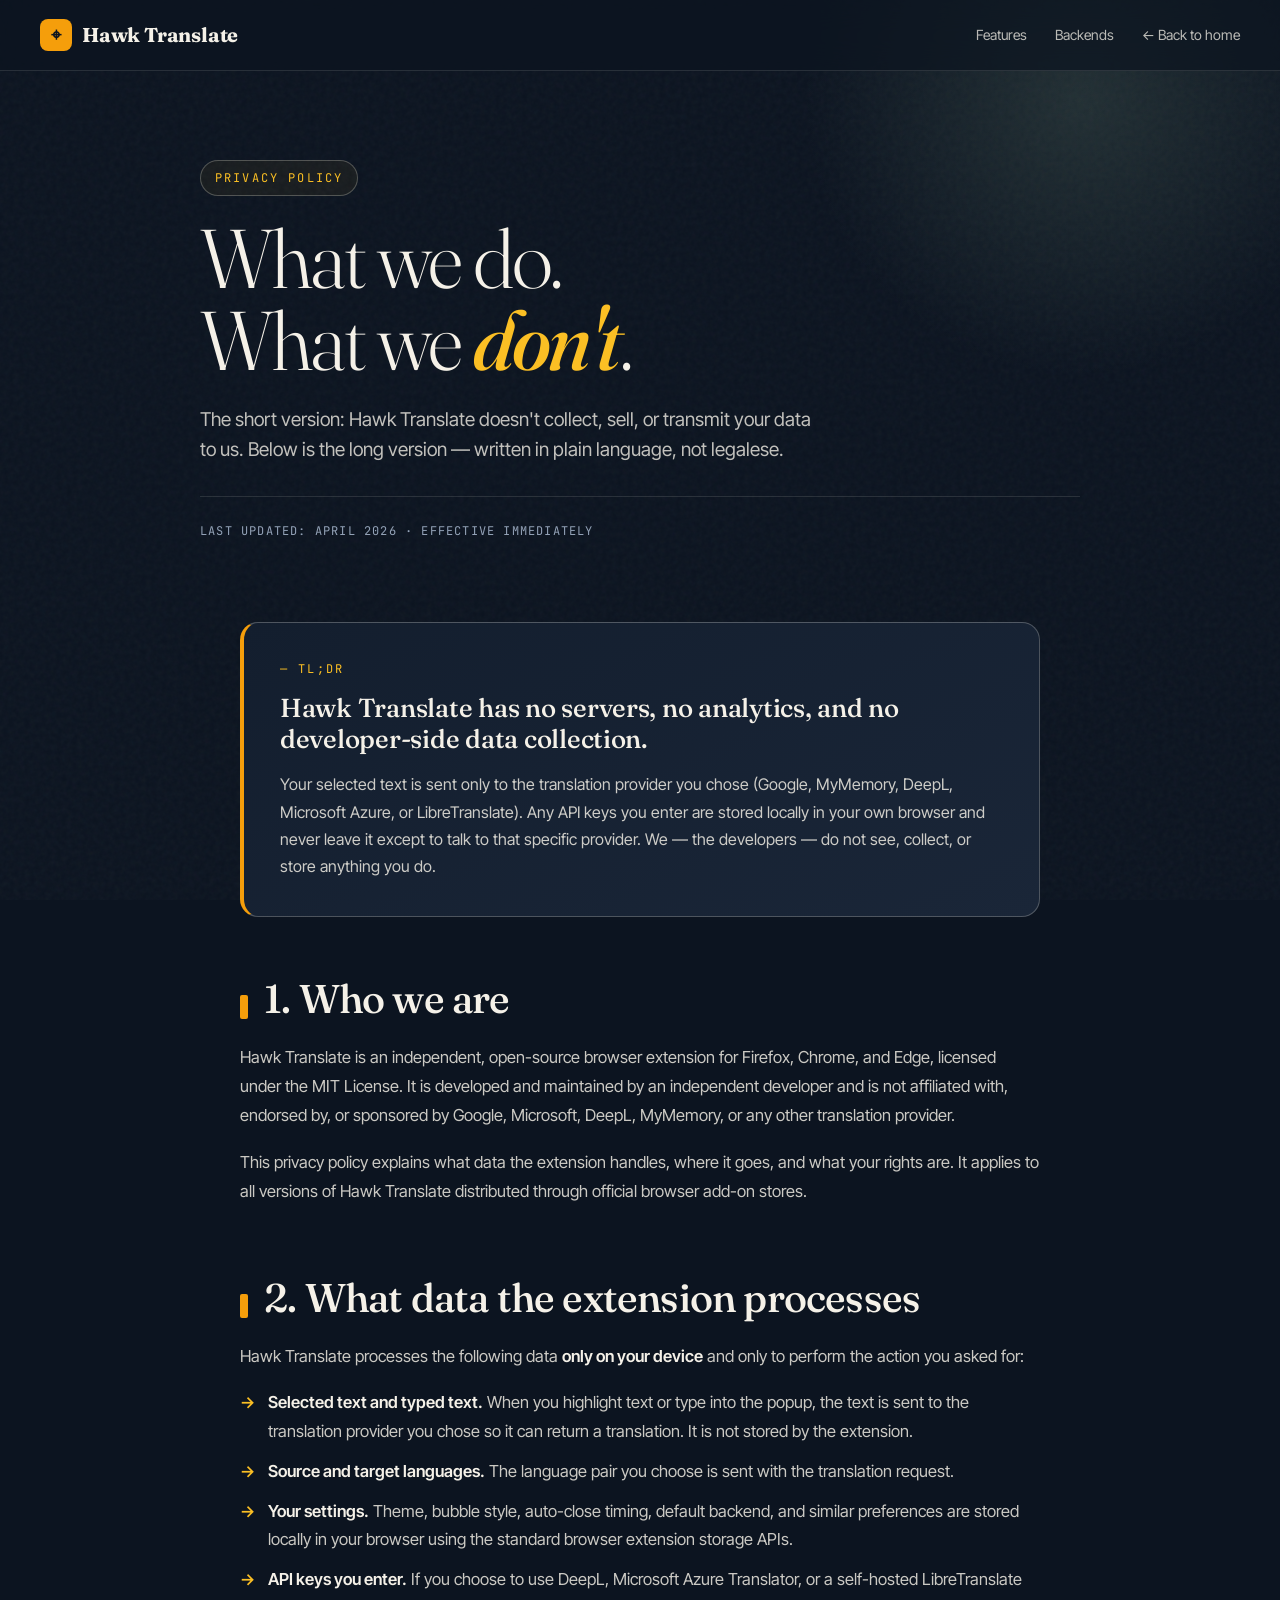
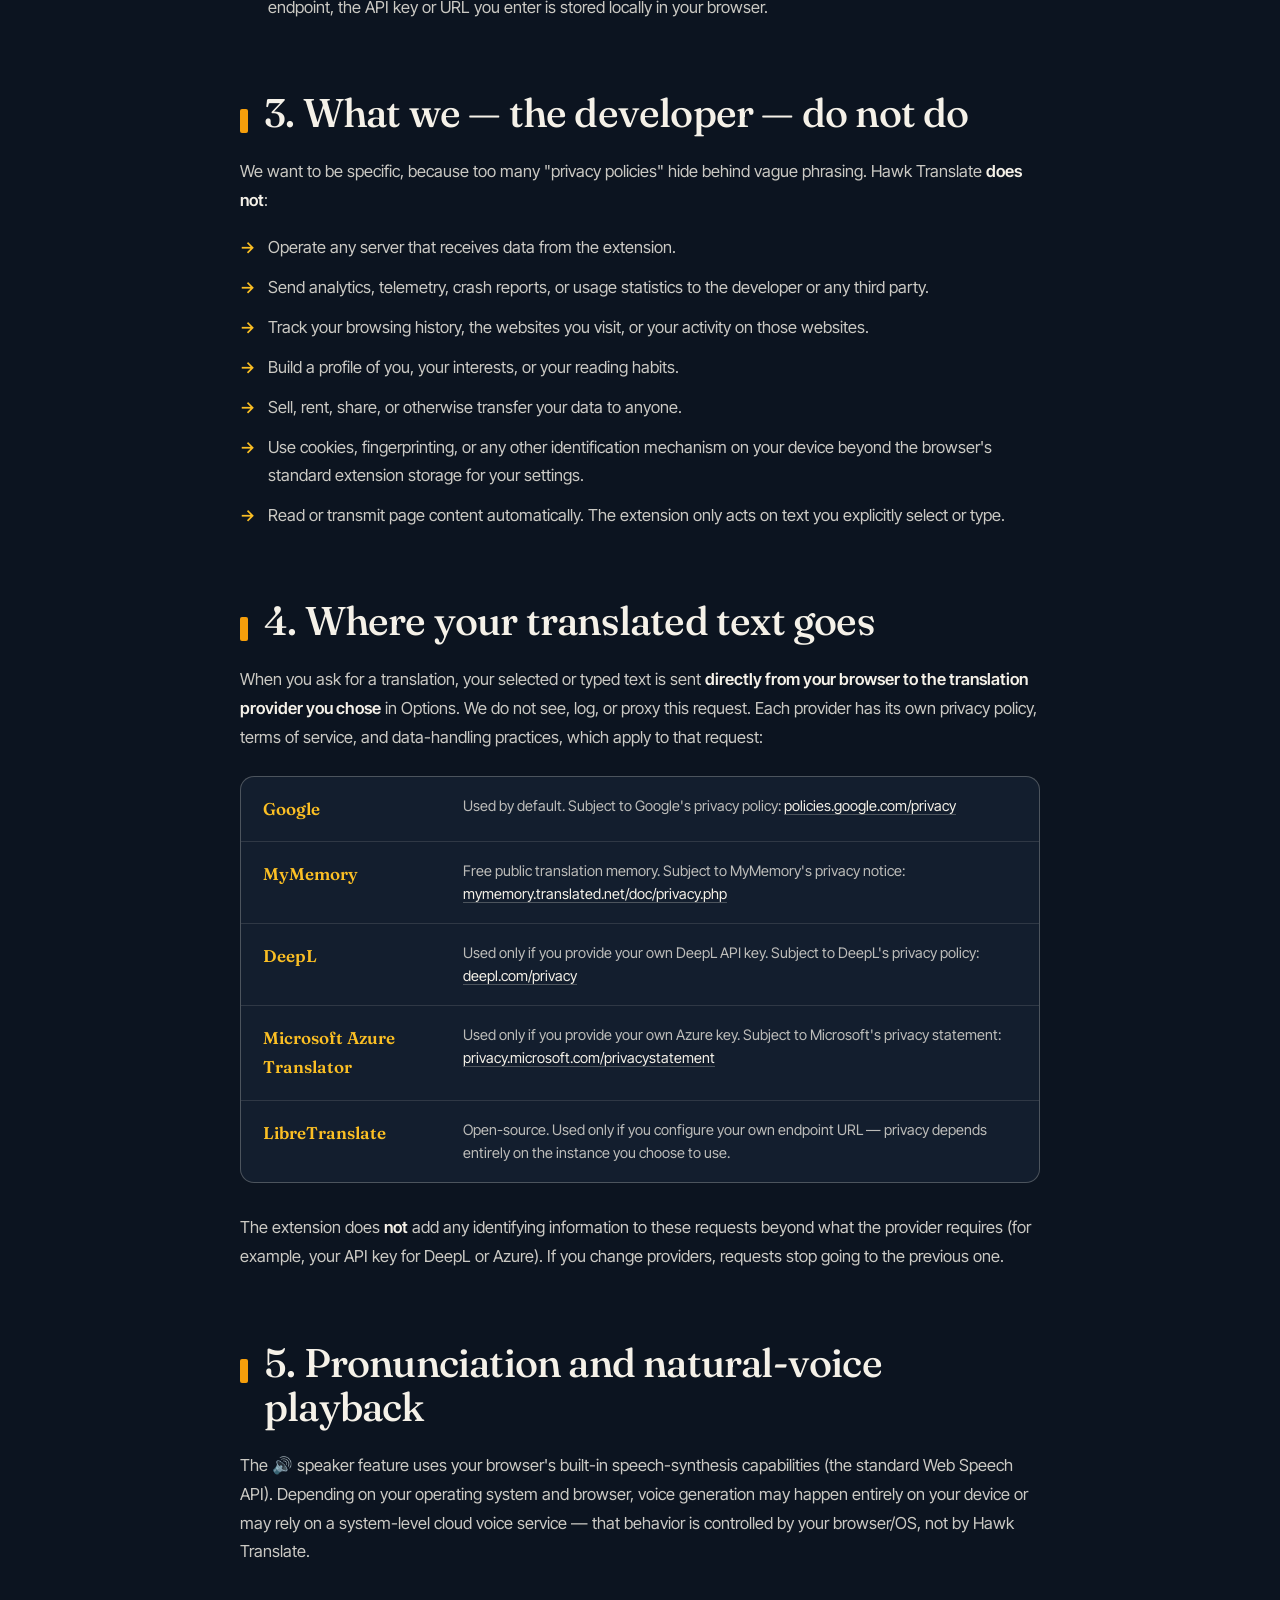
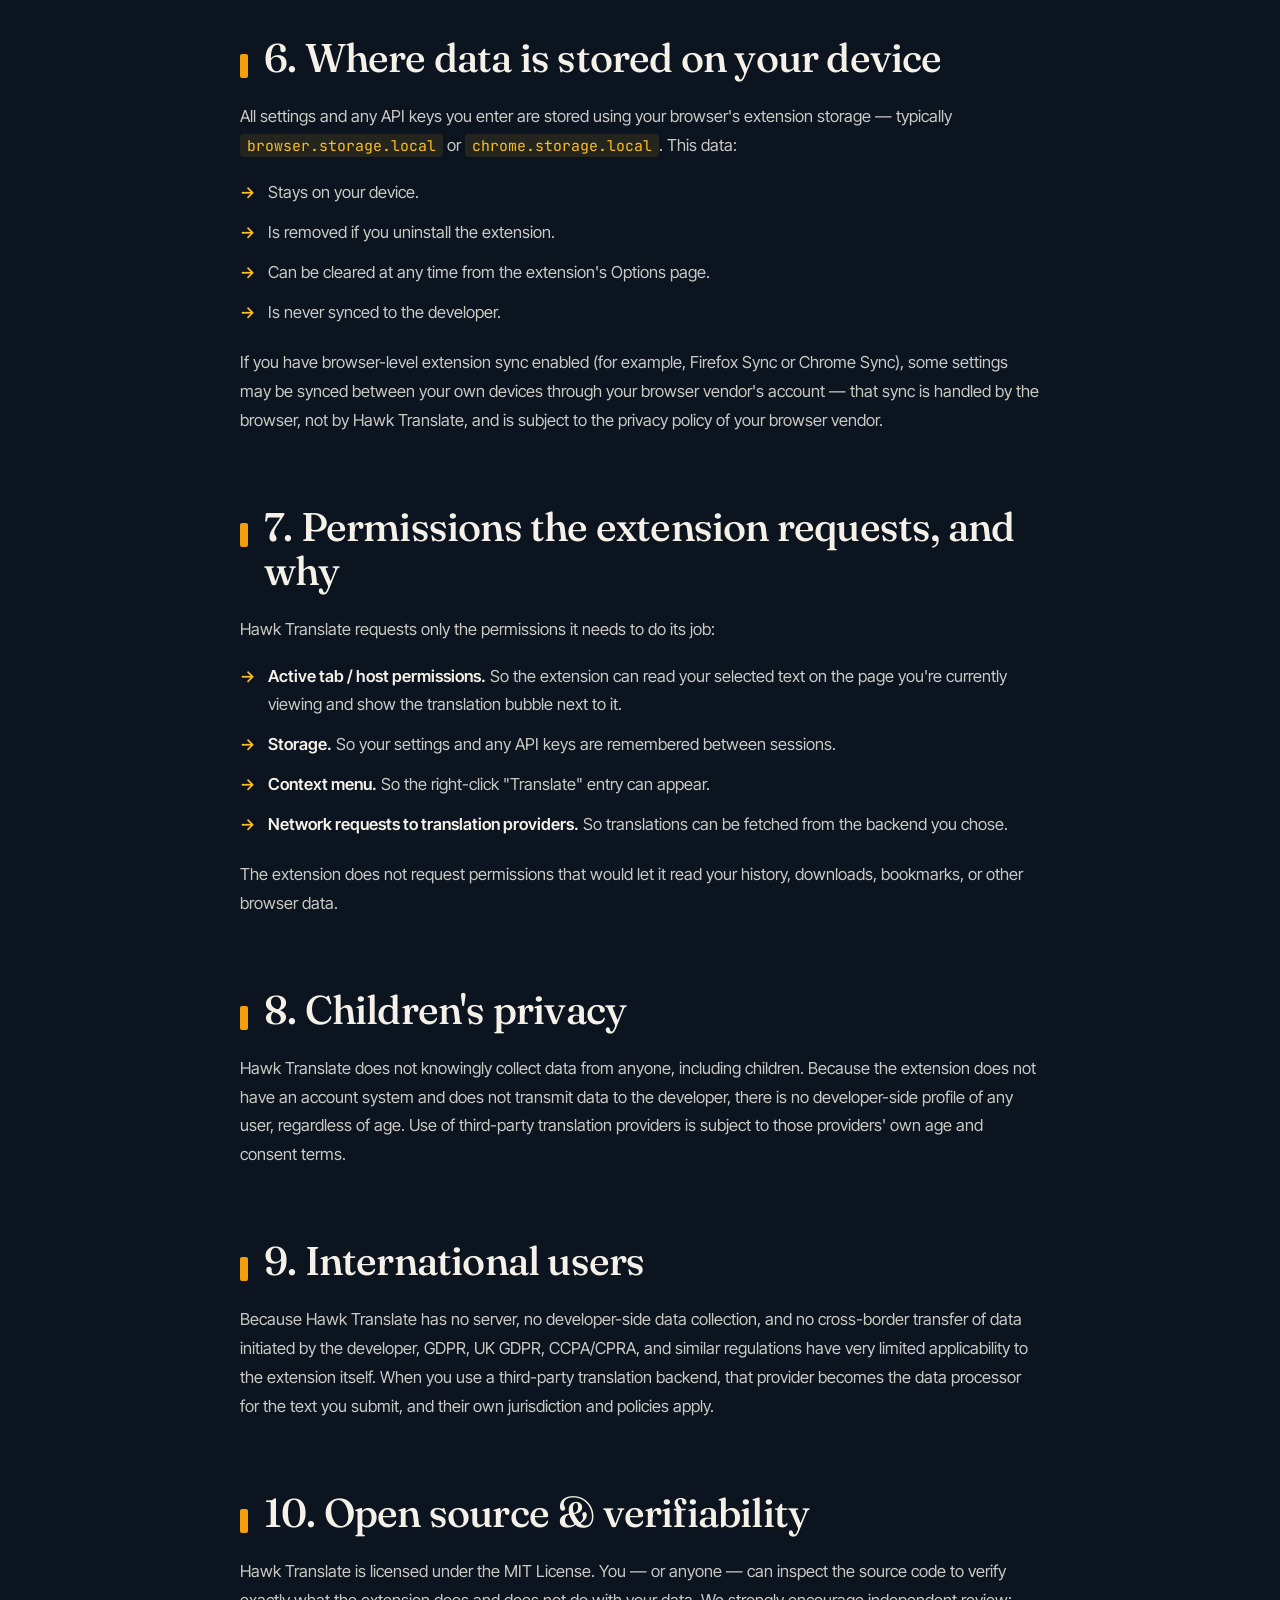
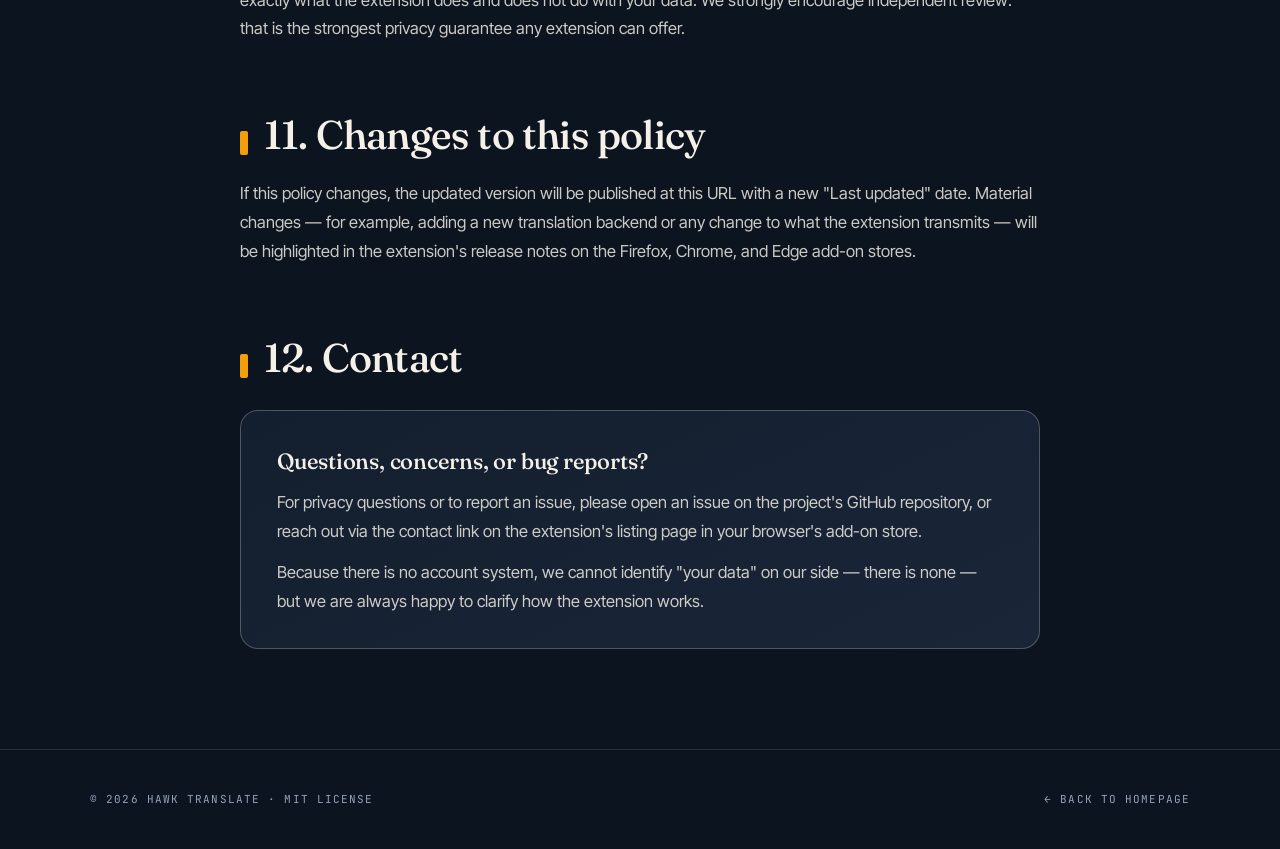
==== privacy.html @ b7272414 "Update webpage" ====
<!DOCTYPE html>
<html lang="en">
<head>
<meta charset="UTF-8" />
<meta name="viewport" content="width=device-width, initial-scale=1.0" />
<title>Privacy Policy — Hawk Translate</title>
<meta name="description" content="The Hawk Translate privacy policy: what we do, what we don't, and exactly where your data goes." />

<link rel="preconnect" href="https://fonts.googleapis.com">
<link rel="preconnect" href="https://fonts.gstatic.com" crossorigin>
<link href="https://fonts.googleapis.com/css2?family=Fraunces:ital,opsz,wght@0,9..144,300;0,9..144,500;0,9..144,700;0,9..144,900;1,9..144,500&family=JetBrains+Mono:wght@400;500&family=Inter+Tight:wght@400;500;600&display=swap" rel="stylesheet">

<style>
  :root {
    --ink: #0c1420;
    --ink-2: #131e2e;
    --ink-3: #1a2638;
    --paper: #f5f1e8;
    --amber: #d97706;
    --amber-bright: #f59e0b;
    --amber-glow: #fbbf24;
    --rust: #c2410c;
    --sage: #84a98c;
    --line: rgba(245, 241, 232, 0.12);
    --line-strong: rgba(245, 241, 232, 0.25);
    --muted: #94a3b8;
    --display: 'Fraunces', Georgia, serif;
    --body: 'Inter Tight', -apple-system, sans-serif;
    --mono: 'JetBrains Mono', monospace;
  }
  * { box-sizing: border-box; margin: 0; padding: 0; }
  html { scroll-behavior: smooth; }
  body {
    background: var(--ink);
    color: var(--paper);
    font-family: var(--body);
    font-size: 16px;
    line-height: 1.7;
    overflow-x: hidden;
    -webkit-font-smoothing: antialiased;
    -moz-osx-font-smoothing: grayscale;
  }
  body::before {
    content: '';
    position: fixed;
    inset: 0;
    pointer-events: none;
    opacity: 0.04;
    z-index: 1;
    background-image: url("data:image/svg+xml,%3Csvg viewBox='0 0 200 200' xmlns='http://www.w3.org/2000/svg'%3E%3Cfilter id='n'%3E%3CfeTurbulence type='fractalNoise' baseFrequency='0.85' numOctaves='3' stitchTiles='stitch'/%3E%3C/filter%3E%3Crect width='100%25' height='100%25' filter='url(%23n)'/%3E%3C/svg%3E");
  }
  ::selection { background: var(--amber-bright); color: var(--ink); }
  a { color: var(--amber-glow); text-decoration: none; border-bottom: 1px solid rgba(251, 191, 36, 0.3); transition: border-color 0.2s; }
  a:hover { border-color: var(--amber-glow); }

  /* Topbar */
  .topbar {
    position: fixed;
    top: 0; left: 0; right: 0;
    z-index: 100;
    padding: 18px 40px;
    display: flex;
    align-items: center;
    justify-content: space-between;
    background: rgba(12, 20, 32, 0.7);
    backdrop-filter: blur(16px);
    -webkit-backdrop-filter: blur(16px);
    border-bottom: 1px solid var(--line);
  }
  .brand {
    display: flex;
    align-items: center;
    gap: 10px;
    font-family: var(--display);
    font-weight: 700;
    font-size: 20px;
    letter-spacing: -0.01em;
    color: var(--paper);
    border: none;
  }
  .brand-mark {
    width: 32px; height: 32px;
    display: grid;
    place-items: center;
    background: var(--amber-bright);
    color: var(--ink);
    border-radius: 8px;
    font-size: 18px;
  }
  .nav { display: flex; gap: 28px; font-size: 14px; }
  .nav a {
    color: var(--paper);
    opacity: 0.75;
    border: none;
    transition: opacity 0.2s;
  }
  .nav a:hover { opacity: 1; }
  @media (max-width: 720px) {
    .topbar { padding: 14px 20px; }
    .nav { gap: 16px; }
  }

  /* Hero */
  .privacy-hero {
    padding: 160px 40px 80px;
    position: relative;
    overflow: hidden;
  }
  .privacy-hero::before {
    content: '';
    position: absolute;
    top: -200px; right: -100px;
    width: 600px; height: 600px;
    background: radial-gradient(circle, rgba(132, 169, 140, 0.18) 0%, transparent 65%);
    border-radius: 50%;
    pointer-events: none;
  }
  .privacy-hero-inner {
    max-width: 880px;
    margin: 0 auto;
    position: relative;
    z-index: 2;
  }
  .eyebrow {
    display: inline-block;
    font-family: var(--mono);
    font-size: 12px;
    text-transform: uppercase;
    letter-spacing: 0.18em;
    color: var(--amber-glow);
    margin-bottom: 22px;
    padding: 7px 14px;
    border: 1px solid var(--line-strong);
    border-radius: 999px;
    background: rgba(251, 191, 36, 0.05);
  }
  h1 {
    font-family: var(--display);
    font-weight: 300;
    font-size: clamp(44px, 6.5vw, 84px);
    line-height: 0.98;
    letter-spacing: -0.03em;
    margin-bottom: 24px;
  }
  h1 em {
    font-style: italic;
    font-weight: 500;
    color: var(--amber-glow);
  }
  .lede {
    font-size: 19px;
    line-height: 1.55;
    color: rgba(245, 241, 232, 0.78);
    max-width: 620px;
  }
  .last-updated {
    font-family: var(--mono);
    font-size: 12px;
    color: var(--muted);
    text-transform: uppercase;
    letter-spacing: 0.1em;
    margin-top: 32px;
    padding-top: 24px;
    border-top: 1px solid var(--line);
  }
  @media (max-width: 720px) { .privacy-hero { padding: 120px 20px 60px; } }

  /* TL;DR card */
  .tldr {
    max-width: 880px;
    margin: 0 auto 60px;
    padding: 0 40px;
    position: relative;
    z-index: 2;
  }
  @media (max-width: 720px) { .tldr { padding: 0 20px; } }
  .tldr-card {
    background: linear-gradient(155deg, var(--ink-2), var(--ink-3));
    border: 1px solid var(--line-strong);
    border-radius: 18px;
    padding: 36px;
    border-left: 4px solid var(--amber-bright);
  }
  .tldr-label {
    font-family: var(--mono);
    font-size: 12px;
    color: var(--amber-glow);
    text-transform: uppercase;
    letter-spacing: 0.18em;
    margin-bottom: 14px;
  }
  .tldr-card h2 {
    font-family: var(--display);
    font-weight: 500;
    font-size: 26px;
    line-height: 1.2;
    letter-spacing: -0.01em;
    margin-bottom: 16px;
  }
  .tldr-card p {
    font-size: 16px;
    color: rgba(245, 241, 232, 0.82);
  }

  /* Body content */
  .policy-body {
    max-width: 880px;
    margin: 0 auto;
    padding: 0 40px 100px;
    position: relative;
    z-index: 2;
  }
  @media (max-width: 720px) { .policy-body { padding: 0 20px 70px; } }

  .policy-body h2 {
    font-family: var(--display);
    font-weight: 500;
    font-size: clamp(28px, 4vw, 40px);
    line-height: 1.1;
    letter-spacing: -0.02em;
    margin: 70px 0 22px;
    color: var(--paper);
    position: relative;
    padding-left: 24px;
  }
  .policy-body h2::before {
    content: '';
    position: absolute;
    left: 0; top: 0.45em;
    width: 8px;
    height: 0.6em;
    background: var(--amber-bright);
    border-radius: 2px;
  }
  .policy-body h2:first-child { margin-top: 0; }

  .policy-body h3 {
    font-family: var(--display);
    font-weight: 500;
    font-size: 22px;
    margin: 36px 0 14px;
    letter-spacing: -0.01em;
    color: var(--paper);
  }

  .policy-body p {
    font-size: 16.5px;
    line-height: 1.75;
    color: rgba(245, 241, 232, 0.82);
    margin-bottom: 18px;
  }
  .policy-body strong {
    color: var(--paper);
    font-weight: 600;
  }
  .policy-body ul, .policy-body ol {
    margin: 8px 0 22px 0;
    padding-left: 0;
    list-style: none;
  }
  .policy-body li {
    font-size: 16.5px;
    line-height: 1.7;
    color: rgba(245, 241, 232, 0.82);
    margin-bottom: 12px;
    padding-left: 28px;
    position: relative;
  }
  .policy-body li::before {
    content: '→';
    position: absolute;
    left: 0;
    color: var(--amber-glow);
    font-weight: 600;
  }
  .policy-body code {
    font-family: var(--mono);
    background: rgba(251, 191, 36, 0.1);
    color: var(--amber-glow);
    padding: 2px 7px;
    border-radius: 4px;
    font-size: 0.9em;
  }

  /* Provider table */
  .providers-table {
    margin: 24px 0 30px;
    border: 1px solid var(--line-strong);
    border-radius: 14px;
    overflow: hidden;
    background: var(--ink-2);
  }
  .provider-row {
    display: grid;
    grid-template-columns: 200px 1fr;
    gap: 0;
    border-bottom: 1px solid var(--line);
    padding: 18px 22px;
    transition: background 0.2s;
  }
  .provider-row:last-child { border-bottom: none; }
  .provider-row:hover { background: var(--ink-3); }
  .provider-name {
    font-family: var(--display);
    font-weight: 600;
    font-size: 17px;
    color: var(--amber-glow);
  }
  .provider-policy {
    font-size: 14.5px;
    color: rgba(245, 241, 232, 0.75);
    line-height: 1.55;
  }
  .provider-policy a {
    color: var(--paper);
    border-bottom: 1px solid var(--line-strong);
  }
  .provider-policy a:hover { border-color: var(--amber-glow); color: var(--amber-glow); }
  @media (max-width: 600px) {
    .provider-row { grid-template-columns: 1fr; gap: 6px; }
  }

  /* Contact card */
  .contact-card {
    background: linear-gradient(155deg, var(--ink-2), var(--ink-3));
    border: 1px solid var(--line-strong);
    border-radius: 18px;
    padding: 32px 36px;
    margin-top: 30px;
  }
  .contact-card h3 {
    margin-top: 0;
    margin-bottom: 8px;
  }
  .contact-card p { margin-bottom: 12px; }
  .contact-card p:last-child { margin-bottom: 0; }

  /* Footer */
  footer {
    border-top: 1px solid var(--line);
    padding: 40px;
    position: relative;
    z-index: 2;
  }
  .footer-grid {
    max-width: 1100px;
    margin: 0 auto;
    display: flex;
    justify-content: space-between;
    align-items: center;
    flex-wrap: wrap;
    gap: 24px;
    font-family: var(--mono);
    font-size: 11px;
    text-transform: uppercase;
    letter-spacing: 0.1em;
    color: var(--muted);
  }
  .footer-grid a {
    color: var(--muted);
    border: none;
  }
  .footer-grid a:hover { color: var(--amber-glow); }
</style>
</head>
<body>

<header class="topbar">
  <a href="index.html" class="brand">
    <span class="brand-mark">⌖</span>
    <span>Hawk Translate</span>
  </a>
  <nav class="nav">
    <a href="index.html#features">Features</a>
    <a href="index.html#backends">Backends</a>
    <a href="index.html">← Back to home</a>
  </nav>
</header>

<section class="privacy-hero">
  <div class="privacy-hero-inner">
    <div class="eyebrow">Privacy Policy</div>
    <h1>What we do.<br>What we <em>don't</em>.</h1>
    <p class="lede">
      The short version: Hawk Translate doesn't collect, sell, or transmit
      your data to us. Below is the long version — written in plain language,
      not legalese.
    </p>
    <div class="last-updated">Last updated: April 2026 · Effective immediately</div>
  </div>
</section>

<section class="tldr">
  <div class="tldr-card">
    <div class="tldr-label">— TL;DR</div>
    <h2>Hawk Translate has no servers, no analytics, and no developer-side data collection.</h2>
    <p>
      Your selected text is sent only to the translation provider you chose
      (Google, MyMemory, DeepL, Microsoft Azure, or LibreTranslate). Any API
      keys you enter are stored locally in your own browser and never leave
      it except to talk to that specific provider. We — the developers — do
      not see, collect, or store anything you do.
    </p>
  </div>
</section>

<main class="policy-body">

  <h2>1. Who we are</h2>
  <p>
    Hawk Translate is an independent, open-source browser extension for
    Firefox, Chrome, and Edge, licensed under the MIT License. It is
    developed and maintained by an independent developer and is not
    affiliated with, endorsed by, or sponsored by Google, Microsoft, DeepL,
    MyMemory, or any other translation provider.
  </p>
  <p>
    This privacy policy explains what data the extension handles, where it
    goes, and what your rights are. It applies to all versions of Hawk
    Translate distributed through official browser add-on stores.
  </p>

  <h2>2. What data the extension processes</h2>
  <p>
    Hawk Translate processes the following data <strong>only on your device</strong>
    and only to perform the action you asked for:
  </p>
  <ul>
    <li><strong>Selected text and typed text.</strong> When you highlight text or type into the popup, the text is sent to the translation provider you chose so it can return a translation. It is not stored by the extension.</li>
    <li><strong>Source and target languages.</strong> The language pair you choose is sent with the translation request.</li>
    <li><strong>Your settings.</strong> Theme, bubble style, auto-close timing, default backend, and similar preferences are stored locally in your browser using the standard browser extension storage APIs.</li>
    <li><strong>API keys you enter.</strong> If you choose to use DeepL, Microsoft Azure Translator, or a self-hosted LibreTranslate endpoint, the API key or URL you enter is stored locally in your browser.</li>
  </ul>

  <h2>3. What we — the developer — do not do</h2>
  <p>
    We want to be specific, because too many "privacy policies" hide behind
    vague phrasing. Hawk Translate <strong>does not</strong>:
  </p>
  <ul>
    <li>Operate any server that receives data from the extension.</li>
    <li>Send analytics, telemetry, crash reports, or usage statistics to the developer or any third party.</li>
    <li>Track your browsing history, the websites you visit, or your activity on those websites.</li>
    <li>Build a profile of you, your interests, or your reading habits.</li>
    <li>Sell, rent, share, or otherwise transfer your data to anyone.</li>
    <li>Use cookies, fingerprinting, or any other identification mechanism on your device beyond the browser's standard extension storage for your settings.</li>
    <li>Read or transmit page content automatically. The extension only acts on text you explicitly select or type.</li>
  </ul>

  <h2>4. Where your translated text goes</h2>
  <p>
    When you ask for a translation, your selected or typed text is sent
    <strong>directly from your browser to the translation provider you chose</strong>
    in Options. We do not see, log, or proxy this request. Each provider has
    its own privacy policy, terms of service, and data-handling practices,
    which apply to that request:
  </p>

  <div class="providers-table">
    <div class="provider-row">
      <div class="provider-name">Google</div>
      <div class="provider-policy">
        Used by default. Subject to Google's privacy policy: <a href="https://policies.google.com/privacy" target="_blank" rel="noopener">policies.google.com/privacy</a>
      </div>
    </div>
    <div class="provider-row">
      <div class="provider-name">MyMemory</div>
      <div class="provider-policy">
        Free public translation memory. Subject to MyMemory's privacy notice: <a href="https://mymemory.translated.net/doc/privacy.php" target="_blank" rel="noopener">mymemory.translated.net/doc/privacy.php</a>
      </div>
    </div>
    <div class="provider-row">
      <div class="provider-name">DeepL</div>
      <div class="provider-policy">
        Used only if you provide your own DeepL API key. Subject to DeepL's privacy policy: <a href="https://www.deepl.com/en/privacy" target="_blank" rel="noopener">deepl.com/privacy</a>
      </div>
    </div>
    <div class="provider-row">
      <div class="provider-name">Microsoft Azure Translator</div>
      <div class="provider-policy">
        Used only if you provide your own Azure key. Subject to Microsoft's privacy statement: <a href="https://privacy.microsoft.com/privacystatement" target="_blank" rel="noopener">privacy.microsoft.com/privacystatement</a>
      </div>
    </div>
    <div class="provider-row">
      <div class="provider-name">LibreTranslate</div>
      <div class="provider-policy">
        Open-source. Used only if you configure your own endpoint URL — privacy depends entirely on the instance you choose to use.
      </div>
    </div>
  </div>

  <p>
    The extension does <strong>not</strong> add any identifying information
    to these requests beyond what the provider requires (for example, your
    API key for DeepL or Azure). If you change providers, requests stop going
    to the previous one.
  </p>

  <h2>5. Pronunciation and natural-voice playback</h2>
  <p>
    The 🔊 speaker feature uses your browser's built-in speech-synthesis
    capabilities (the standard Web Speech API). Depending on your operating
    system and browser, voice generation may happen entirely on your device
    or may rely on a system-level cloud voice service — that behavior is
    controlled by your browser/OS, not by Hawk Translate.
  </p>

  <h2>6. Where data is stored on your device</h2>
  <p>
    All settings and any API keys you enter are stored using your browser's
    extension storage — typically <code>browser.storage.local</code> or
    <code>chrome.storage.local</code>. This data:
  </p>
  <ul>
    <li>Stays on your device.</li>
    <li>Is removed if you uninstall the extension.</li>
    <li>Can be cleared at any time from the extension's Options page.</li>
    <li>Is never synced to the developer.</li>
  </ul>
  <p>
    If you have browser-level extension sync enabled (for example, Firefox
    Sync or Chrome Sync), some settings may be synced between your own
    devices through your browser vendor's account — that sync is handled by
    the browser, not by Hawk Translate, and is subject to the privacy policy
    of your browser vendor.
  </p>

  <h2>7. Permissions the extension requests, and why</h2>
  <p>
    Hawk Translate requests only the permissions it needs to do its job:
  </p>
  <ul>
    <li><strong>Active tab / host permissions.</strong> So the extension can read your selected text on the page you're currently viewing and show the translation bubble next to it.</li>
    <li><strong>Storage.</strong> So your settings and any API keys are remembered between sessions.</li>
    <li><strong>Context menu.</strong> So the right-click "Translate" entry can appear.</li>
    <li><strong>Network requests to translation providers.</strong> So translations can be fetched from the backend you chose.</li>
  </ul>
  <p>
    The extension does not request permissions that would let it read your
    history, downloads, bookmarks, or other browser data.
  </p>

  <h2>8. Children's privacy</h2>
  <p>
    Hawk Translate does not knowingly collect data from anyone, including
    children. Because the extension does not have an account system and does
    not transmit data to the developer, there is no developer-side profile
    of any user, regardless of age. Use of third-party translation providers
    is subject to those providers' own age and consent terms.
  </p>

  <h2>9. International users</h2>
  <p>
    Because Hawk Translate has no server, no developer-side data collection,
    and no cross-border transfer of data initiated by the developer, GDPR,
    UK GDPR, CCPA/CPRA, and similar regulations have very limited
    applicability to the extension itself. When you use a third-party
    translation backend, that provider becomes the data processor for the
    text you submit, and their own jurisdiction and policies apply.
  </p>

  <h2>10. Open source &amp; verifiability</h2>
  <p>
    Hawk Translate is licensed under the MIT License. You — or anyone — can
    inspect the source code to verify exactly what the extension does and
    does not do with your data. We strongly encourage independent review:
    that is the strongest privacy guarantee any extension can offer.
  </p>

  <h2>11. Changes to this policy</h2>
  <p>
    If this policy changes, the updated version will be published at this
    URL with a new "Last updated" date. Material changes — for example,
    adding a new translation backend or any change to what the extension
    transmits — will be highlighted in the extension's release notes on the
    Firefox, Chrome, and Edge add-on stores.
  </p>

  <h2>12. Contact</h2>
  <div class="contact-card">
    <h3>Questions, concerns, or bug reports?</h3>
    <p>
      For privacy questions or to report an issue, please open an issue on
      the project's GitHub repository, or reach out via the contact link on
      the extension's listing page in your browser's add-on store.
    </p>
    <p>
      Because there is no account system, we cannot identify "your data" on
      our side — there is none — but we are always happy to clarify how the
      extension works.
    </p>
  </div>

</main>

<footer>
  <div class="footer-grid">
    <span>© 2026 Hawk Translate · MIT License</span>
    <div>
      <a href="index.html">← Back to homepage</a>
    </div>
  </div>
</footer>

</body>
</html>
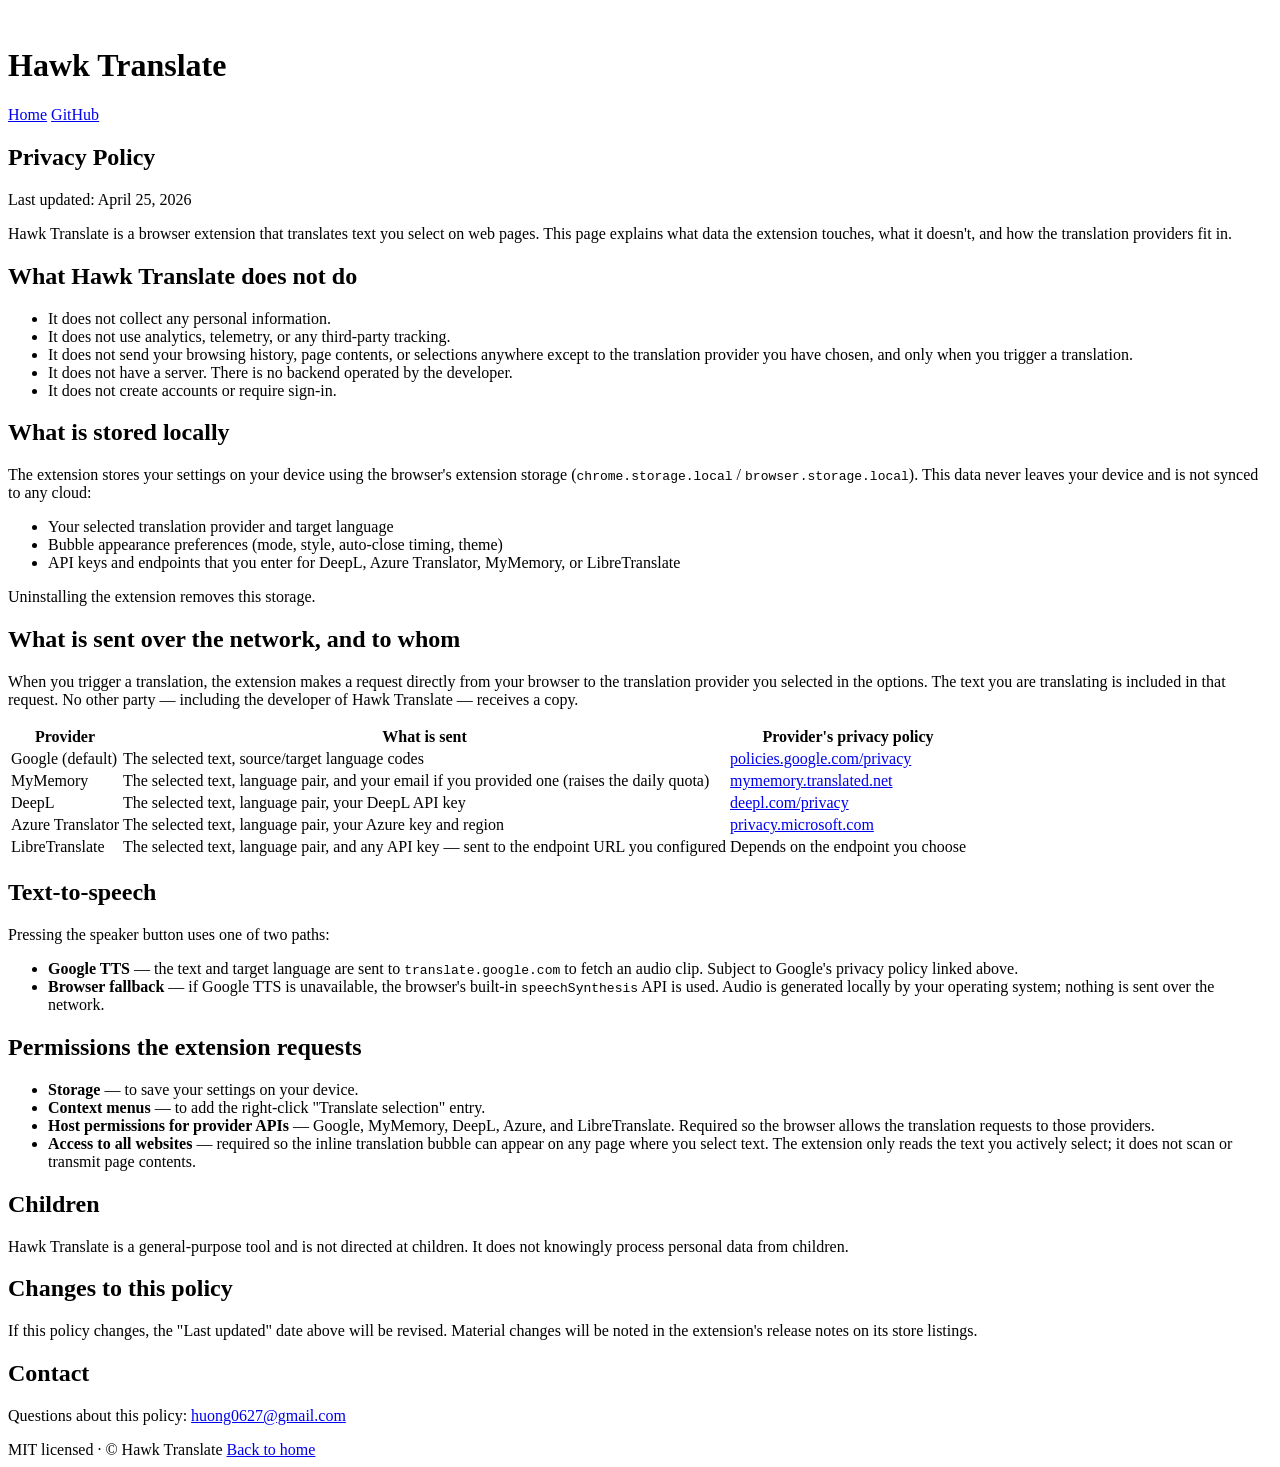
==== commit cf0ed50f: "update index" ====
--- a/privacy.html
+++ b/privacy.html
@@ -1,606 +1,119 @@
-<!DOCTYPE html>
+<!doctype html>
 <html lang="en">
 <head>
-<meta charset="UTF-8" />
-<meta name="viewport" content="width=device-width, initial-scale=1.0" />
-<title>Privacy Policy — Hawk Translate</title>
-<meta name="description" content="The Hawk Translate privacy policy: what we do, what we don't, and exactly where your data goes." />
-
-<link rel="preconnect" href="https://fonts.googleapis.com">
-<link rel="preconnect" href="https://fonts.gstatic.com" crossorigin>
-<link href="https://fonts.googleapis.com/css2?family=Fraunces:ital,opsz,wght@0,9..144,300;0,9..144,500;0,9..144,700;0,9..144,900;1,9..144,500&family=JetBrains+Mono:wght@400;500&family=Inter+Tight:wght@400;500;600&display=swap" rel="stylesheet">
-
-<style>
-  :root {
-    --ink: #0c1420;
-    --ink-2: #131e2e;
-    --ink-3: #1a2638;
-    --paper: #f5f1e8;
-    --amber: #d97706;
-    --amber-bright: #f59e0b;
-    --amber-glow: #fbbf24;
-    --rust: #c2410c;
-    --sage: #84a98c;
-    --line: rgba(245, 241, 232, 0.12);
-    --line-strong: rgba(245, 241, 232, 0.25);
-    --muted: #94a3b8;
-    --display: 'Fraunces', Georgia, serif;
-    --body: 'Inter Tight', -apple-system, sans-serif;
-    --mono: 'JetBrains Mono', monospace;
-  }
-  * { box-sizing: border-box; margin: 0; padding: 0; }
-  html { scroll-behavior: smooth; }
-  body {
-    background: var(--ink);
-    color: var(--paper);
-    font-family: var(--body);
-    font-size: 16px;
-    line-height: 1.7;
-    overflow-x: hidden;
-    -webkit-font-smoothing: antialiased;
-    -moz-osx-font-smoothing: grayscale;
-  }
-  body::before {
-    content: '';
-    position: fixed;
-    inset: 0;
-    pointer-events: none;
-    opacity: 0.04;
-    z-index: 1;
-    background-image: url("data:image/svg+xml,%3Csvg viewBox='0 0 200 200' xmlns='http://www.w3.org/2000/svg'%3E%3Cfilter id='n'%3E%3CfeTurbulence type='fractalNoise' baseFrequency='0.85' numOctaves='3' stitchTiles='stitch'/%3E%3C/filter%3E%3Crect width='100%25' height='100%25' filter='url(%23n)'/%3E%3C/svg%3E");
-  }
-  ::selection { background: var(--amber-bright); color: var(--ink); }
-  a { color: var(--amber-glow); text-decoration: none; border-bottom: 1px solid rgba(251, 191, 36, 0.3); transition: border-color 0.2s; }
-  a:hover { border-color: var(--amber-glow); }
-
-  /* Topbar */
-  .topbar {
-    position: fixed;
-    top: 0; left: 0; right: 0;
-    z-index: 100;
-    padding: 18px 40px;
-    display: flex;
-    align-items: center;
-    justify-content: space-between;
-    background: rgba(12, 20, 32, 0.7);
-    backdrop-filter: blur(16px);
-    -webkit-backdrop-filter: blur(16px);
-    border-bottom: 1px solid var(--line);
-  }
-  .brand {
-    display: flex;
-    align-items: center;
-    gap: 10px;
-    font-family: var(--display);
-    font-weight: 700;
-    font-size: 20px;
-    letter-spacing: -0.01em;
-    color: var(--paper);
-    border: none;
-  }
-  .brand-mark {
-    width: 32px; height: 32px;
-    display: grid;
-    place-items: center;
-    background: var(--amber-bright);
-    color: var(--ink);
-    border-radius: 8px;
-    font-size: 18px;
-  }
-  .nav { display: flex; gap: 28px; font-size: 14px; }
-  .nav a {
-    color: var(--paper);
-    opacity: 0.75;
-    border: none;
-    transition: opacity 0.2s;
-  }
-  .nav a:hover { opacity: 1; }
-  @media (max-width: 720px) {
-    .topbar { padding: 14px 20px; }
-    .nav { gap: 16px; }
-  }
-
-  /* Hero */
-  .privacy-hero {
-    padding: 160px 40px 80px;
-    position: relative;
-    overflow: hidden;
-  }
-  .privacy-hero::before {
-    content: '';
-    position: absolute;
-    top: -200px; right: -100px;
-    width: 600px; height: 600px;
-    background: radial-gradient(circle, rgba(132, 169, 140, 0.18) 0%, transparent 65%);
-    border-radius: 50%;
-    pointer-events: none;
-  }
-  .privacy-hero-inner {
-    max-width: 880px;
-    margin: 0 auto;
-    position: relative;
-    z-index: 2;
-  }
-  .eyebrow {
-    display: inline-block;
-    font-family: var(--mono);
-    font-size: 12px;
-    text-transform: uppercase;
-    letter-spacing: 0.18em;
-    color: var(--amber-glow);
-    margin-bottom: 22px;
-    padding: 7px 14px;
-    border: 1px solid var(--line-strong);
-    border-radius: 999px;
-    background: rgba(251, 191, 36, 0.05);
-  }
-  h1 {
-    font-family: var(--display);
-    font-weight: 300;
-    font-size: clamp(44px, 6.5vw, 84px);
-    line-height: 0.98;
-    letter-spacing: -0.03em;
-    margin-bottom: 24px;
-  }
-  h1 em {
-    font-style: italic;
-    font-weight: 500;
-    color: var(--amber-glow);
-  }
-  .lede {
-    font-size: 19px;
-    line-height: 1.55;
-    color: rgba(245, 241, 232, 0.78);
-    max-width: 620px;
-  }
-  .last-updated {
-    font-family: var(--mono);
-    font-size: 12px;
-    color: var(--muted);
-    text-transform: uppercase;
-    letter-spacing: 0.1em;
-    margin-top: 32px;
-    padding-top: 24px;
-    border-top: 1px solid var(--line);
-  }
-  @media (max-width: 720px) { .privacy-hero { padding: 120px 20px 60px; } }
-
-  /* TL;DR card */
-  .tldr {
-    max-width: 880px;
-    margin: 0 auto 60px;
-    padding: 0 40px;
-    position: relative;
-    z-index: 2;
-  }
-  @media (max-width: 720px) { .tldr { padding: 0 20px; } }
-  .tldr-card {
-    background: linear-gradient(155deg, var(--ink-2), var(--ink-3));
-    border: 1px solid var(--line-strong);
-    border-radius: 18px;
-    padding: 36px;
-    border-left: 4px solid var(--amber-bright);
-  }
-  .tldr-label {
-    font-family: var(--mono);
-    font-size: 12px;
-    color: var(--amber-glow);
-    text-transform: uppercase;
-    letter-spacing: 0.18em;
-    margin-bottom: 14px;
-  }
-  .tldr-card h2 {
-    font-family: var(--display);
-    font-weight: 500;
-    font-size: 26px;
-    line-height: 1.2;
-    letter-spacing: -0.01em;
-    margin-bottom: 16px;
-  }
-  .tldr-card p {
-    font-size: 16px;
-    color: rgba(245, 241, 232, 0.82);
-  }
-
-  /* Body content */
-  .policy-body {
-    max-width: 880px;
-    margin: 0 auto;
-    padding: 0 40px 100px;
-    position: relative;
-    z-index: 2;
-  }
-  @media (max-width: 720px) { .policy-body { padding: 0 20px 70px; } }
-
-  .policy-body h2 {
-    font-family: var(--display);
-    font-weight: 500;
-    font-size: clamp(28px, 4vw, 40px);
-    line-height: 1.1;
-    letter-spacing: -0.02em;
-    margin: 70px 0 22px;
-    color: var(--paper);
-    position: relative;
-    padding-left: 24px;
-  }
-  .policy-body h2::before {
-    content: '';
-    position: absolute;
-    left: 0; top: 0.45em;
-    width: 8px;
-    height: 0.6em;
-    background: var(--amber-bright);
-    border-radius: 2px;
-  }
-  .policy-body h2:first-child { margin-top: 0; }
-
-  .policy-body h3 {
-    font-family: var(--display);
-    font-weight: 500;
-    font-size: 22px;
-    margin: 36px 0 14px;
-    letter-spacing: -0.01em;
-    color: var(--paper);
-  }
-
-  .policy-body p {
-    font-size: 16.5px;
-    line-height: 1.75;
-    color: rgba(245, 241, 232, 0.82);
-    margin-bottom: 18px;
-  }
-  .policy-body strong {
-    color: var(--paper);
-    font-weight: 600;
-  }
-  .policy-body ul, .policy-body ol {
-    margin: 8px 0 22px 0;
-    padding-left: 0;
-    list-style: none;
-  }
-  .policy-body li {
-    font-size: 16.5px;
-    line-height: 1.7;
-    color: rgba(245, 241, 232, 0.82);
-    margin-bottom: 12px;
-    padding-left: 28px;
-    position: relative;
-  }
-  .policy-body li::before {
-    content: '→';
-    position: absolute;
-    left: 0;
-    color: var(--amber-glow);
-    font-weight: 600;
-  }
-  .policy-body code {
-    font-family: var(--mono);
-    background: rgba(251, 191, 36, 0.1);
-    color: var(--amber-glow);
-    padding: 2px 7px;
-    border-radius: 4px;
-    font-size: 0.9em;
-  }
-
-  /* Provider table */
-  .providers-table {
-    margin: 24px 0 30px;
-    border: 1px solid var(--line-strong);
-    border-radius: 14px;
-    overflow: hidden;
-    background: var(--ink-2);
-  }
-  .provider-row {
-    display: grid;
-    grid-template-columns: 200px 1fr;
-    gap: 0;
-    border-bottom: 1px solid var(--line);
-    padding: 18px 22px;
-    transition: background 0.2s;
-  }
-  .provider-row:last-child { border-bottom: none; }
-  .provider-row:hover { background: var(--ink-3); }
-  .provider-name {
-    font-family: var(--display);
-    font-weight: 600;
-    font-size: 17px;
-    color: var(--amber-glow);
-  }
-  .provider-policy {
-    font-size: 14.5px;
-    color: rgba(245, 241, 232, 0.75);
-    line-height: 1.55;
-  }
-  .provider-policy a {
-    color: var(--paper);
-    border-bottom: 1px solid var(--line-strong);
-  }
-  .provider-policy a:hover { border-color: var(--amber-glow); color: var(--amber-glow); }
-  @media (max-width: 600px) {
-    .provider-row { grid-template-columns: 1fr; gap: 6px; }
-  }
-
-  /* Contact card */
-  .contact-card {
-    background: linear-gradient(155deg, var(--ink-2), var(--ink-3));
-    border: 1px solid var(--line-strong);
-    border-radius: 18px;
-    padding: 32px 36px;
-    margin-top: 30px;
-  }
-  .contact-card h3 {
-    margin-top: 0;
-    margin-bottom: 8px;
-  }
-  .contact-card p { margin-bottom: 12px; }
-  .contact-card p:last-child { margin-bottom: 0; }
-
-  /* Footer */
-  footer {
-    border-top: 1px solid var(--line);
-    padding: 40px;
-    position: relative;
-    z-index: 2;
-  }
-  .footer-grid {
-    max-width: 1100px;
-    margin: 0 auto;
-    display: flex;
-    justify-content: space-between;
-    align-items: center;
-    flex-wrap: wrap;
-    gap: 24px;
-    font-family: var(--mono);
-    font-size: 11px;
-    text-transform: uppercase;
-    letter-spacing: 0.1em;
-    color: var(--muted);
-  }
-  .footer-grid a {
-    color: var(--muted);
-    border: none;
-  }
-  .footer-grid a:hover { color: var(--amber-glow); }
-</style>
+  <meta charset="utf-8">
+  <meta name="viewport" content="width=device-width, initial-scale=1">
+  <title>Privacy Policy — Hawk Translate</title>
+  <meta name="description" content="Hawk Translate privacy policy: what data is handled, what isn't, and how each translation provider fits in.">
+  <link rel="icon" type="image/svg+xml" href="hawk.svg">
+  <link rel="stylesheet" href="style.css">
 </head>
 <body>
+  <div class="container">
 
-<header class="topbar">
-  <a href="index.html" class="brand">
-    <span class="brand-mark">⌖</span>
-    <span>Hawk Translate</span>
-  </a>
-  <nav class="nav">
-    <a href="index.html#features">Features</a>
-    <a href="index.html#backends">Backends</a>
-    <a href="index.html">← Back to home</a>
-  </nav>
-</header>
+    <header class="site">
+      <div class="logo"><img src="hawk.svg" alt=""></div>
+      <h1>Hawk Translate</h1>
+      <nav>
+        <a href="index.html">Home</a>
+        <a href="https://huongat.github.io/hawk-translate" rel="noopener">GitHub</a>
+      </nav>
+    </header>
 
-<section class="privacy-hero">
-  <div class="privacy-hero-inner">
-    <div class="eyebrow">Privacy Policy</div>
-    <h1>What we do.<br>What we <em>don't</em>.</h1>
-    <p class="lede">
-      The short version: Hawk Translate doesn't collect, sell, or transmit
-      your data to us. Below is the long version — written in plain language,
-      not legalese.
-    </p>
-    <div class="last-updated">Last updated: April 2026 · Effective immediately</div>
+    <article class="page">
+      <h1>Privacy Policy</h1>
+      <p class="updated">Last updated: April 25, 2026</p>
+
+      <p>Hawk Translate is a browser extension that translates text you select on web pages. This page explains what data the extension touches, what it doesn't, and how the translation providers fit in.</p>
+
+      <h2>What Hawk Translate does not do</h2>
+      <ul>
+        <li>It does not collect any personal information.</li>
+        <li>It does not use analytics, telemetry, or any third-party tracking.</li>
+        <li>It does not send your browsing history, page contents, or selections anywhere except to the translation provider you have chosen, and only when you trigger a translation.</li>
+        <li>It does not have a server. There is no backend operated by the developer.</li>
+        <li>It does not create accounts or require sign-in.</li>
+      </ul>
+
+      <h2>What is stored locally</h2>
+      <p>The extension stores your settings on your device using the browser's extension storage (<code>chrome.storage.local</code> / <code>browser.storage.local</code>). This data never leaves your device and is not synced to any cloud:</p>
+      <ul>
+        <li>Your selected translation provider and target language</li>
+        <li>Bubble appearance preferences (mode, style, auto-close timing, theme)</li>
+        <li>API keys and endpoints that you enter for DeepL, Azure Translator, MyMemory, or LibreTranslate</li>
+      </ul>
+      <p>Uninstalling the extension removes this storage.</p>
+
+      <h2>What is sent over the network, and to whom</h2>
+      <p>When you trigger a translation, the extension makes a request directly from your browser to the translation provider you selected in the options. The text you are translating is included in that request. No other party — including the developer of Hawk Translate — receives a copy.</p>
+
+      <table>
+        <thead>
+          <tr>
+            <th>Provider</th>
+            <th>What is sent</th>
+            <th>Provider's privacy policy</th>
+          </tr>
+        </thead>
+        <tbody>
+          <tr>
+            <td>Google (default)</td>
+            <td>The selected text, source/target language codes</td>
+            <td><a href="https://policies.google.com/privacy" rel="noopener">policies.google.com/privacy</a></td>
+          </tr>
+          <tr>
+            <td>MyMemory</td>
+            <td>The selected text, language pair, and your email if you provided one (raises the daily quota)</td>
+            <td><a href="https://mymemory.translated.net/doc/usagelimits.php" rel="noopener">mymemory.translated.net</a></td>
+          </tr>
+          <tr>
+            <td>DeepL</td>
+            <td>The selected text, language pair, your DeepL API key</td>
+            <td><a href="https://www.deepl.com/privacy" rel="noopener">deepl.com/privacy</a></td>
+          </tr>
+          <tr>
+            <td>Azure Translator</td>
+            <td>The selected text, language pair, your Azure key and region</td>
+            <td><a href="https://privacy.microsoft.com/privacystatement" rel="noopener">privacy.microsoft.com</a></td>
+          </tr>
+          <tr>
+            <td>LibreTranslate</td>
+            <td>The selected text, language pair, and any API key — sent to the endpoint URL you configured</td>
+            <td>Depends on the endpoint you choose</td>
+          </tr>
+        </tbody>
+      </table>
+
+      <h2>Text-to-speech</h2>
+      <p>Pressing the speaker button uses one of two paths:</p>
+      <ul>
+        <li><strong>Google TTS</strong> — the text and target language are sent to <code>translate.google.com</code> to fetch an audio clip. Subject to Google's privacy policy linked above.</li>
+        <li><strong>Browser fallback</strong> — if Google TTS is unavailable, the browser's built-in <code>speechSynthesis</code> API is used. Audio is generated locally by your operating system; nothing is sent over the network.</li>
+      </ul>
+
+      <h2>Permissions the extension requests</h2>
+      <ul>
+        <li><strong>Storage</strong> — to save your settings on your device.</li>
+        <li><strong>Context menus</strong> — to add the right-click "Translate selection" entry.</li>
+        <li><strong>Host permissions for provider APIs</strong> — Google, MyMemory, DeepL, Azure, and LibreTranslate. Required so the browser allows the translation requests to those providers.</li>
+        <li><strong>Access to all websites</strong> — required so the inline translation bubble can appear on any page where you select text. The extension only reads the text you actively select; it does not scan or transmit page contents.</li>
+      </ul>
+
+      <h2>Children</h2>
+      <p>Hawk Translate is a general-purpose tool and is not directed at children. It does not knowingly process personal data from children.</p>
+
+      <h2>Changes to this policy</h2>
+      <p>If this policy changes, the "Last updated" date above will be revised. Material changes will be noted in the extension's release notes on its store listings.</p>
+
+      <h2>Contact</h2>
+      <p>Questions about this policy: <a href="mailto:huong0627@gmail.com">huong0627@gmail.com</a></p>
+    </article>
+
+    <footer>
+      <span>MIT licensed &middot; &copy; Hawk Translate</span>
+      <span><a href="index.html">Back to home</a></span>
+    </footer>
+
   </div>
-</section>
-
-<section class="tldr">
-  <div class="tldr-card">
-    <div class="tldr-label">— TL;DR</div>
-    <h2>Hawk Translate has no servers, no analytics, and no developer-side data collection.</h2>
-    <p>
-      Your selected text is sent only to the translation provider you chose
-      (Google, MyMemory, DeepL, Microsoft Azure, or LibreTranslate). Any API
-      keys you enter are stored locally in your own browser and never leave
-      it except to talk to that specific provider. We — the developers — do
-      not see, collect, or store anything you do.
-    </p>
-  </div>
-</section>
-
-<main class="policy-body">
-
-  <h2>1. Who we are</h2>
-  <p>
-    Hawk Translate is an independent, open-source browser extension for
-    Firefox, Chrome, and Edge, licensed under the MIT License. It is
-    developed and maintained by an independent developer and is not
-    affiliated with, endorsed by, or sponsored by Google, Microsoft, DeepL,
-    MyMemory, or any other translation provider.
-  </p>
-  <p>
-    This privacy policy explains what data the extension handles, where it
-    goes, and what your rights are. It applies to all versions of Hawk
-    Translate distributed through official browser add-on stores.
-  </p>
-
-  <h2>2. What data the extension processes</h2>
-  <p>
-    Hawk Translate processes the following data <strong>only on your device</strong>
-    and only to perform the action you asked for:
-  </p>
-  <ul>
-    <li><strong>Selected text and typed text.</strong> When you highlight text or type into the popup, the text is sent to the translation provider you chose so it can return a translation. It is not stored by the extension.</li>
-    <li><strong>Source and target languages.</strong> The language pair you choose is sent with the translation request.</li>
-    <li><strong>Your settings.</strong> Theme, bubble style, auto-close timing, default backend, and similar preferences are stored locally in your browser using the standard browser extension storage APIs.</li>
-    <li><strong>API keys you enter.</strong> If you choose to use DeepL, Microsoft Azure Translator, or a self-hosted LibreTranslate endpoint, the API key or URL you enter is stored locally in your browser.</li>
-  </ul>
-
-  <h2>3. What we — the developer — do not do</h2>
-  <p>
-    We want to be specific, because too many "privacy policies" hide behind
-    vague phrasing. Hawk Translate <strong>does not</strong>:
-  </p>
-  <ul>
-    <li>Operate any server that receives data from the extension.</li>
-    <li>Send analytics, telemetry, crash reports, or usage statistics to the developer or any third party.</li>
-    <li>Track your browsing history, the websites you visit, or your activity on those websites.</li>
-    <li>Build a profile of you, your interests, or your reading habits.</li>
-    <li>Sell, rent, share, or otherwise transfer your data to anyone.</li>
-    <li>Use cookies, fingerprinting, or any other identification mechanism on your device beyond the browser's standard extension storage for your settings.</li>
-    <li>Read or transmit page content automatically. The extension only acts on text you explicitly select or type.</li>
-  </ul>
-
-  <h2>4. Where your translated text goes</h2>
-  <p>
-    When you ask for a translation, your selected or typed text is sent
-    <strong>directly from your browser to the translation provider you chose</strong>
-    in Options. We do not see, log, or proxy this request. Each provider has
-    its own privacy policy, terms of service, and data-handling practices,
-    which apply to that request:
-  </p>
-
-  <div class="providers-table">
-    <div class="provider-row">
-      <div class="provider-name">Google</div>
-      <div class="provider-policy">
-        Used by default. Subject to Google's privacy policy: <a href="https://policies.google.com/privacy" target="_blank" rel="noopener">policies.google.com/privacy</a>
-      </div>
-    </div>
-    <div class="provider-row">
-      <div class="provider-name">MyMemory</div>
-      <div class="provider-policy">
-        Free public translation memory. Subject to MyMemory's privacy notice: <a href="https://mymemory.translated.net/doc/privacy.php" target="_blank" rel="noopener">mymemory.translated.net/doc/privacy.php</a>
-      </div>
-    </div>
-    <div class="provider-row">
-      <div class="provider-name">DeepL</div>
-      <div class="provider-policy">
-        Used only if you provide your own DeepL API key. Subject to DeepL's privacy policy: <a href="https://www.deepl.com/en/privacy" target="_blank" rel="noopener">deepl.com/privacy</a>
-      </div>
-    </div>
-    <div class="provider-row">
-      <div class="provider-name">Microsoft Azure Translator</div>
-      <div class="provider-policy">
-        Used only if you provide your own Azure key. Subject to Microsoft's privacy statement: <a href="https://privacy.microsoft.com/privacystatement" target="_blank" rel="noopener">privacy.microsoft.com/privacystatement</a>
-      </div>
-    </div>
-    <div class="provider-row">
-      <div class="provider-name">LibreTranslate</div>
-      <div class="provider-policy">
-        Open-source. Used only if you configure your own endpoint URL — privacy depends entirely on the instance you choose to use.
-      </div>
-    </div>
-  </div>
-
-  <p>
-    The extension does <strong>not</strong> add any identifying information
-    to these requests beyond what the provider requires (for example, your
-    API key for DeepL or Azure). If you change providers, requests stop going
-    to the previous one.
-  </p>
-
-  <h2>5. Pronunciation and natural-voice playback</h2>
-  <p>
-    The 🔊 speaker feature uses your browser's built-in speech-synthesis
-    capabilities (the standard Web Speech API). Depending on your operating
-    system and browser, voice generation may happen entirely on your device
-    or may rely on a system-level cloud voice service — that behavior is
-    controlled by your browser/OS, not by Hawk Translate.
-  </p>
-
-  <h2>6. Where data is stored on your device</h2>
-  <p>
-    All settings and any API keys you enter are stored using your browser's
-    extension storage — typically <code>browser.storage.local</code> or
-    <code>chrome.storage.local</code>. This data:
-  </p>
-  <ul>
-    <li>Stays on your device.</li>
-    <li>Is removed if you uninstall the extension.</li>
-    <li>Can be cleared at any time from the extension's Options page.</li>
-    <li>Is never synced to the developer.</li>
-  </ul>
-  <p>
-    If you have browser-level extension sync enabled (for example, Firefox
-    Sync or Chrome Sync), some settings may be synced between your own
-    devices through your browser vendor's account — that sync is handled by
-    the browser, not by Hawk Translate, and is subject to the privacy policy
-    of your browser vendor.
-  </p>
-
-  <h2>7. Permissions the extension requests, and why</h2>
-  <p>
-    Hawk Translate requests only the permissions it needs to do its job:
-  </p>
-  <ul>
-    <li><strong>Active tab / host permissions.</strong> So the extension can read your selected text on the page you're currently viewing and show the translation bubble next to it.</li>
-    <li><strong>Storage.</strong> So your settings and any API keys are remembered between sessions.</li>
-    <li><strong>Context menu.</strong> So the right-click "Translate" entry can appear.</li>
-    <li><strong>Network requests to translation providers.</strong> So translations can be fetched from the backend you chose.</li>
-  </ul>
-  <p>
-    The extension does not request permissions that would let it read your
-    history, downloads, bookmarks, or other browser data.
-  </p>
-
-  <h2>8. Children's privacy</h2>
-  <p>
-    Hawk Translate does not knowingly collect data from anyone, including
-    children. Because the extension does not have an account system and does
-    not transmit data to the developer, there is no developer-side profile
-    of any user, regardless of age. Use of third-party translation providers
-    is subject to those providers' own age and consent terms.
-  </p>
-
-  <h2>9. International users</h2>
-  <p>
-    Because Hawk Translate has no server, no developer-side data collection,
-    and no cross-border transfer of data initiated by the developer, GDPR,
-    UK GDPR, CCPA/CPRA, and similar regulations have very limited
-    applicability to the extension itself. When you use a third-party
-    translation backend, that provider becomes the data processor for the
-    text you submit, and their own jurisdiction and policies apply.
-  </p>
-
-  <h2>10. Open source &amp; verifiability</h2>
-  <p>
-    Hawk Translate is licensed under the MIT License. You — or anyone — can
-    inspect the source code to verify exactly what the extension does and
-    does not do with your data. We strongly encourage independent review:
-    that is the strongest privacy guarantee any extension can offer.
-  </p>
-
-  <h2>11. Changes to this policy</h2>
-  <p>
-    If this policy changes, the updated version will be published at this
-    URL with a new "Last updated" date. Material changes — for example,
-    adding a new translation backend or any change to what the extension
-    transmits — will be highlighted in the extension's release notes on the
-    Firefox, Chrome, and Edge add-on stores.
-  </p>
-
-  <h2>12. Contact</h2>
-  <div class="contact-card">
-    <h3>Questions, concerns, or bug reports?</h3>
-    <p>
-      For privacy questions or to report an issue, please open an issue on
-      the project's GitHub repository, or reach out via the contact link on
-      the extension's listing page in your browser's add-on store.
-    </p>
-    <p>
-      Because there is no account system, we cannot identify "your data" on
-      our side — there is none — but we are always happy to clarify how the
-      extension works.
-    </p>
-  </div>
-
-</main>
-
-<footer>
-  <div class="footer-grid">
-    <span>© 2026 Hawk Translate · MIT License</span>
-    <div>
-      <a href="index.html">← Back to homepage</a>
-    </div>
-  </div>
-</footer>
-
 </body>
-</html>+</html>
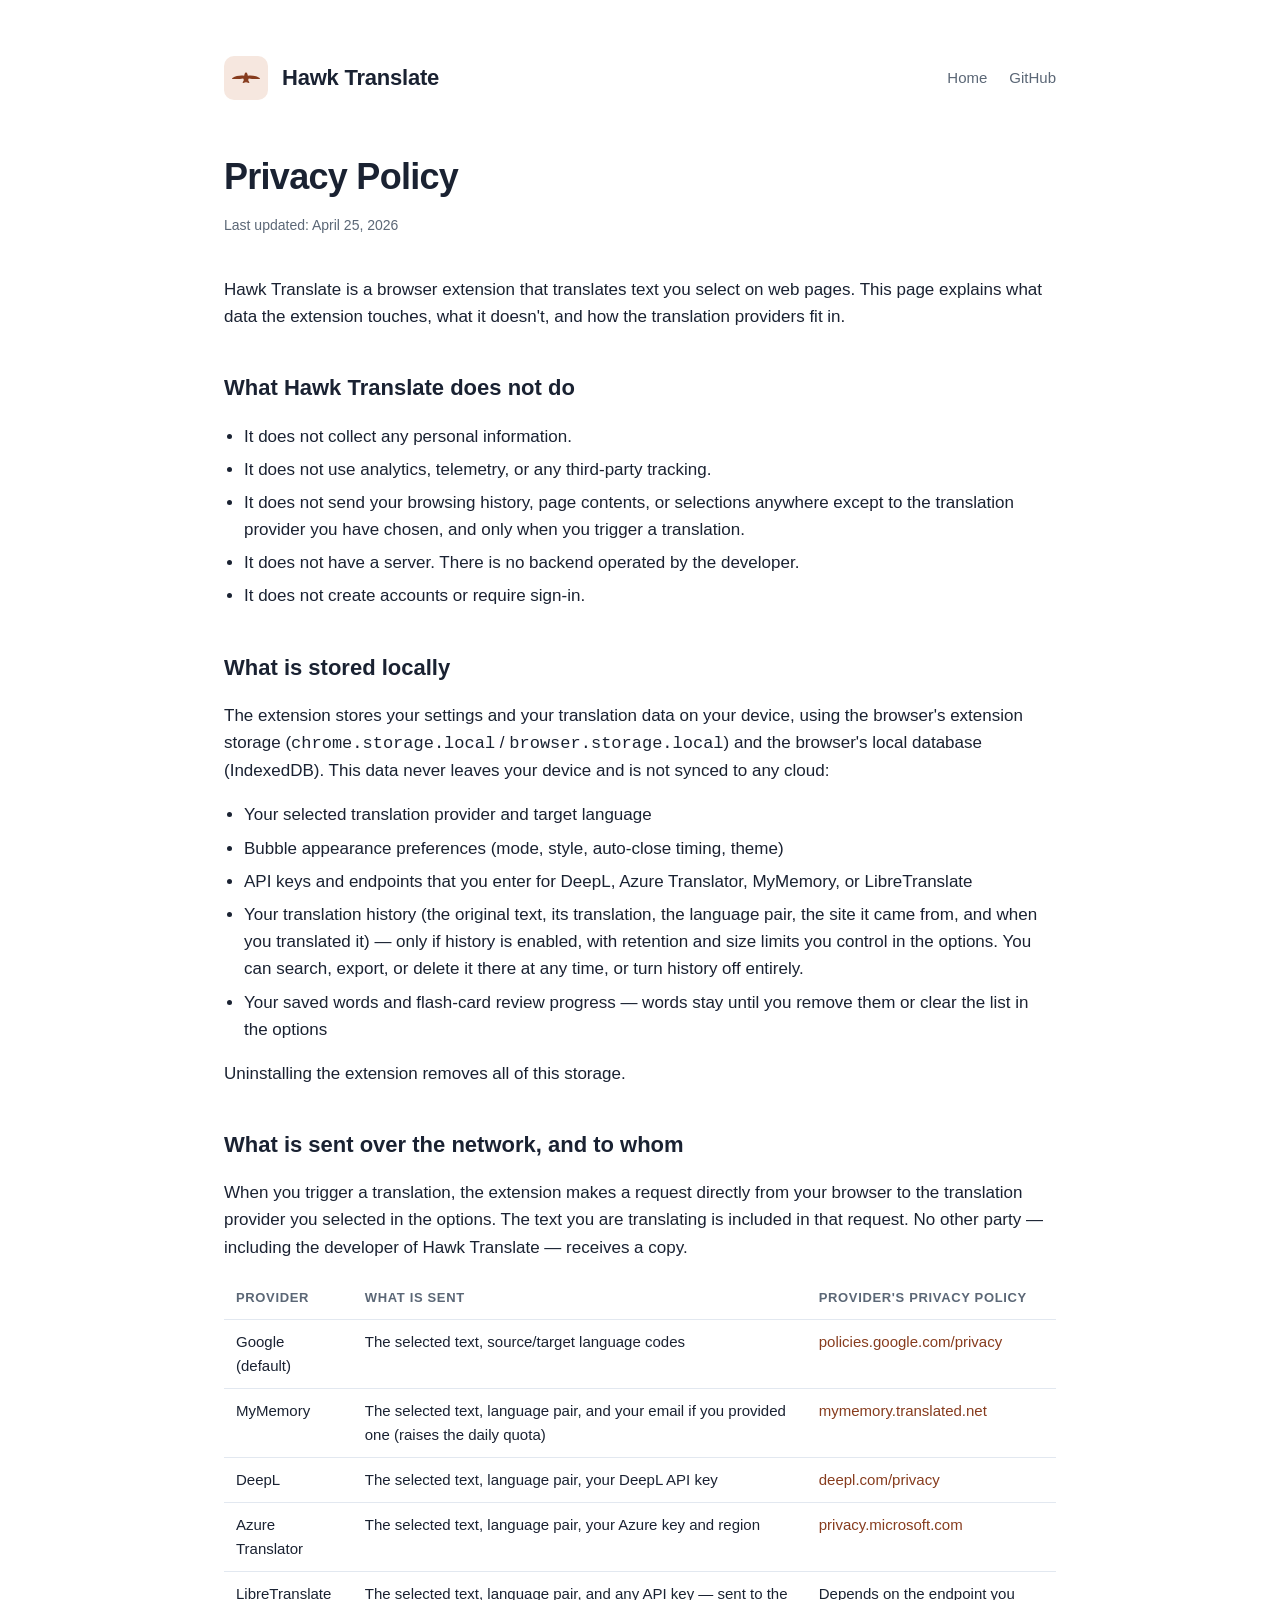
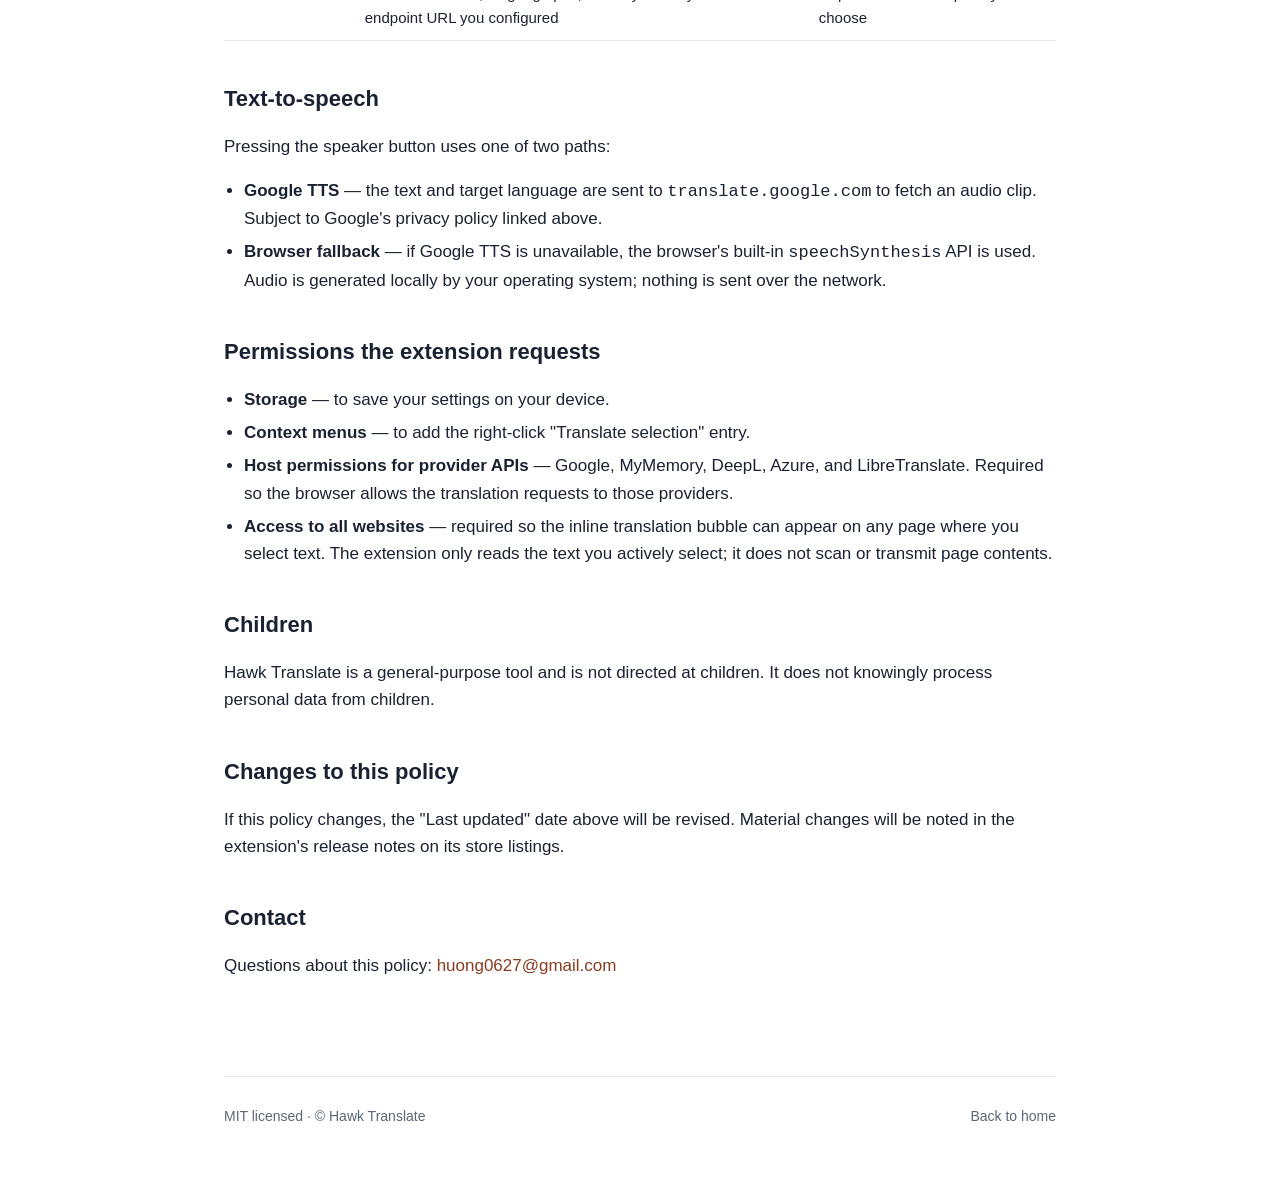
==== commit 9978ec02: "Update feature" ====
--- a/privacy.html
+++ b/privacy.html
@@ -16,7 +16,7 @@
       <h1>Hawk Translate</h1>
       <nav>
         <a href="index.html">Home</a>
-        <a href="https://huongat.github.io/hawk-translate" rel="noopener">GitHub</a>
+        <a href="https://github.com/huongat/hawk-translate" rel="noopener">GitHub</a>
       </nav>
     </header>
 
@@ -36,13 +36,15 @@
       </ul>
 
       <h2>What is stored locally</h2>
-      <p>The extension stores your settings on your device using the browser's extension storage (<code>chrome.storage.local</code> / <code>browser.storage.local</code>). This data never leaves your device and is not synced to any cloud:</p>
+      <p>The extension stores your settings and your translation data on your device, using the browser's extension storage (<code>chrome.storage.local</code> / <code>browser.storage.local</code>) and the browser's local database (IndexedDB). This data never leaves your device and is not synced to any cloud:</p>
       <ul>
         <li>Your selected translation provider and target language</li>
         <li>Bubble appearance preferences (mode, style, auto-close timing, theme)</li>
         <li>API keys and endpoints that you enter for DeepL, Azure Translator, MyMemory, or LibreTranslate</li>
+        <li>Your translation history (the original text, its translation, the language pair, the site it came from, and when you translated it) &mdash; only if history is enabled, with retention and size limits you control in the options. You can search, export, or delete it there at any time, or turn history off entirely.</li>
+        <li>Your saved words and flash-card review progress &mdash; words stay until you remove them or clear the list in the options</li>
       </ul>
-      <p>Uninstalling the extension removes this storage.</p>
+      <p>Uninstalling the extension removes all of this storage.</p>
 
       <h2>What is sent over the network, and to whom</h2>
       <p>When you trigger a translation, the extension makes a request directly from your browser to the translation provider you selected in the options. The text you are translating is included in that request. No other party — including the developer of Hawk Translate — receives a copy.</p>
--- a/style.css
+++ b/style.css
@@ -0,0 +1,282 @@
+:root {
+  --accent: #873c1e;
+  --accent-soft: #f6e7df;
+  --accent-hover: #6c2f17;
+  --fg: #1a2232;
+  --muted: #5b6776;
+  --border: #e2e8f0;
+  --surface: #fafafa;
+  --bg: #ffffff;
+  --max: 880px;
+}
+
+@media (prefers-color-scheme: dark) {
+  :root {
+    --accent: #d2684a;
+    --accent-soft: #2a1a12;
+    --accent-hover: #e88865;
+    --fg: #e6edf7;
+    --muted: #95a2b6;
+    --border: #2a3343;
+    --surface: #151a23;
+    --bg: #1d242f;
+  }
+}
+
+* { box-sizing: border-box; }
+
+html, body {
+  margin: 0;
+  padding: 0;
+  background: var(--bg);
+  color: var(--fg);
+  font-family: -apple-system, BlinkMacSystemFont, "Segoe UI", Roboto, Helvetica, Arial, sans-serif;
+  font-size: 17px;
+  line-height: 1.6;
+  -webkit-font-smoothing: antialiased;
+}
+
+a { color: var(--accent); text-decoration: none; }
+a:hover { text-decoration: underline; }
+
+.container {
+  max-width: var(--max);
+  margin: 0 auto;
+  padding: 56px 24px 80px;
+}
+
+header.site {
+  display: flex;
+  align-items: center;
+  gap: 14px;
+  margin-bottom: 48px;
+}
+
+header.site .logo {
+  width: 44px;
+  height: 44px;
+  background: var(--accent-soft);
+  border-radius: 10px;
+  display: flex;
+  align-items: center;
+  justify-content: center;
+}
+
+header.site .logo img { width: 30px; height: 30px; }
+
+header.site h1 {
+  font-size: 22px;
+  margin: 0;
+  font-weight: 600;
+  letter-spacing: -0.01em;
+}
+
+header.site nav {
+  margin-left: auto;
+  display: flex;
+  gap: 22px;
+  font-size: 15px;
+}
+
+header.site nav a { color: var(--muted); }
+header.site nav a:hover { color: var(--accent); text-decoration: none; }
+
+.hero {
+  text-align: center;
+  margin-bottom: 64px;
+}
+
+.hero .mark {
+  width: 96px;
+  height: 96px;
+  margin: 0 auto 28px;
+  background: var(--accent-soft);
+  border-radius: 24px;
+  display: flex;
+  align-items: center;
+  justify-content: center;
+}
+
+.hero .mark img { width: 64px; height: 64px; }
+
+.hero h2 {
+  font-size: 44px;
+  margin: 0 0 16px;
+  font-weight: 700;
+  letter-spacing: -0.02em;
+}
+
+.hero p.tagline {
+  font-size: 19px;
+  color: var(--muted);
+  max-width: 560px;
+  margin: 0 auto 36px;
+}
+
+.install {
+  display: flex;
+  flex-wrap: wrap;
+  gap: 12px;
+  justify-content: center;
+}
+
+.install a {
+  display: inline-flex;
+  align-items: center;
+  gap: 8px;
+  padding: 12px 20px;
+  background: var(--accent);
+  color: #fff;
+  border-radius: 10px;
+  font-weight: 500;
+  font-size: 15px;
+  transition: background 0.15s;
+}
+
+.install a:hover {
+  background: var(--accent-hover);
+  text-decoration: none;
+}
+
+.install a.secondary {
+  background: transparent;
+  color: var(--fg);
+  border: 1px solid var(--border);
+}
+
+.install a.secondary:hover {
+  background: var(--surface);
+}
+
+section {
+  margin-top: 72px;
+}
+
+section h3 {
+  font-size: 13px;
+  text-transform: uppercase;
+  letter-spacing: 0.08em;
+  color: var(--muted);
+  margin: 0 0 12px;
+  font-weight: 600;
+}
+
+section h2 {
+  font-size: 30px;
+  margin: 0 0 36px;
+  font-weight: 700;
+  letter-spacing: -0.015em;
+}
+
+.features {
+  display: grid;
+  grid-template-columns: repeat(auto-fit, minmax(240px, 1fr));
+  gap: 28px;
+}
+
+.feature h4 {
+  font-size: 17px;
+  margin: 0 0 8px;
+  font-weight: 600;
+}
+
+.feature p {
+  margin: 0;
+  color: var(--muted);
+  font-size: 15px;
+}
+
+.providers {
+  display: flex;
+  flex-wrap: wrap;
+  gap: 8px;
+}
+
+.providers span {
+  padding: 6px 12px;
+  background: var(--surface);
+  border: 1px solid var(--border);
+  border-radius: 999px;
+  font-size: 14px;
+  color: var(--muted);
+}
+
+.privacy-summary {
+  background: var(--surface);
+  border: 1px solid var(--border);
+  border-radius: 14px;
+  padding: 28px 32px;
+}
+
+.privacy-summary p { margin: 0 0 12px; }
+.privacy-summary p:last-child { margin: 0; }
+
+footer {
+  margin-top: 96px;
+  padding-top: 28px;
+  border-top: 1px solid var(--border);
+  display: flex;
+  justify-content: space-between;
+  align-items: center;
+  flex-wrap: wrap;
+  gap: 12px;
+  color: var(--muted);
+  font-size: 14px;
+}
+
+footer a { color: var(--muted); }
+
+article.page h1 {
+  font-size: 36px;
+  margin: 0 0 8px;
+  font-weight: 700;
+  letter-spacing: -0.02em;
+}
+
+article.page .updated {
+  color: var(--muted);
+  font-size: 14px;
+  margin: 0 0 40px;
+}
+
+article.page h2 {
+  font-size: 22px;
+  margin: 40px 0 12px;
+  font-weight: 600;
+}
+
+article.page p, article.page li { color: var(--fg); }
+
+article.page ul {
+  padding-left: 20px;
+}
+
+article.page li { margin-bottom: 6px; }
+
+article.page table {
+  width: 100%;
+  border-collapse: collapse;
+  margin: 16px 0;
+  font-size: 15px;
+}
+
+article.page th, article.page td {
+  text-align: left;
+  padding: 10px 12px;
+  border-bottom: 1px solid var(--border);
+  vertical-align: top;
+}
+
+article.page th {
+  color: var(--muted);
+  font-weight: 600;
+  font-size: 13px;
+  text-transform: uppercase;
+  letter-spacing: 0.05em;
+}
+
+@media (max-width: 600px) {
+  .hero h2 { font-size: 34px; }
+  .container { padding: 36px 20px 60px; }
+  header.site nav { gap: 14px; font-size: 14px; }
+}
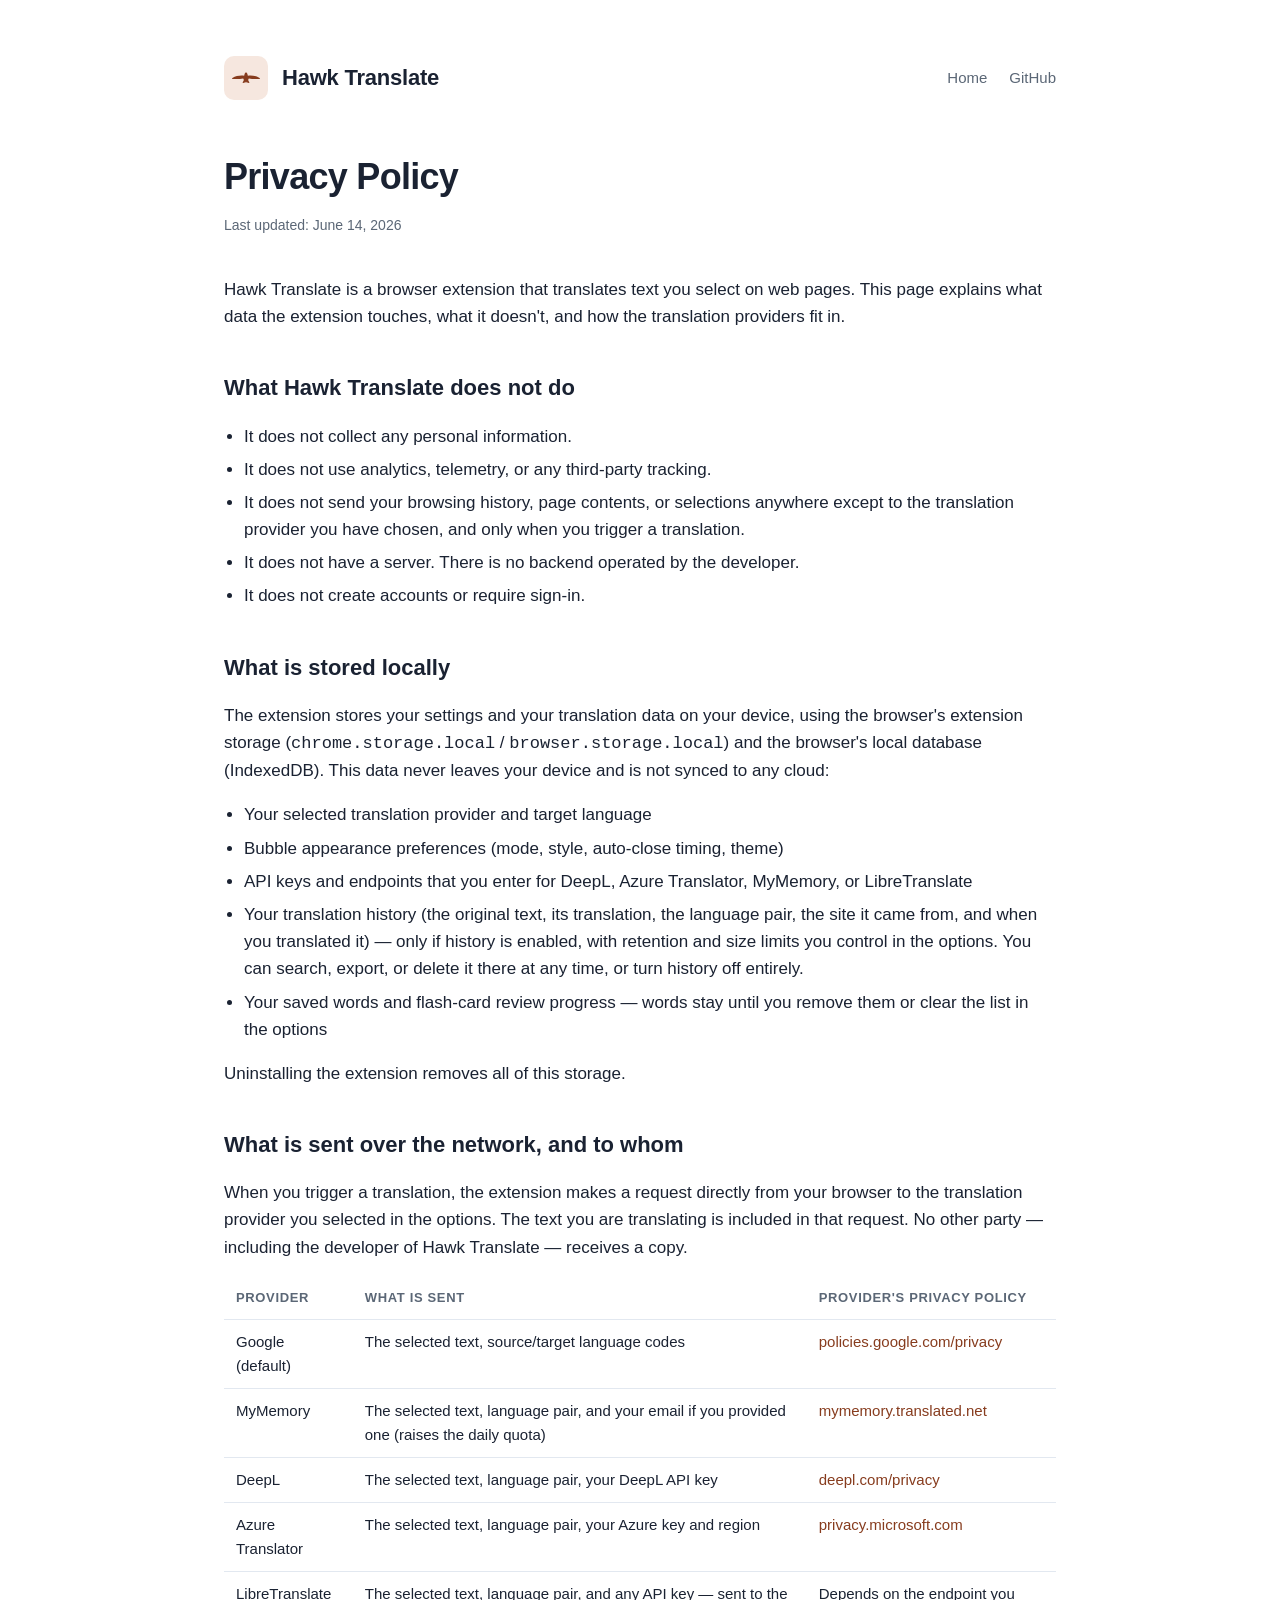
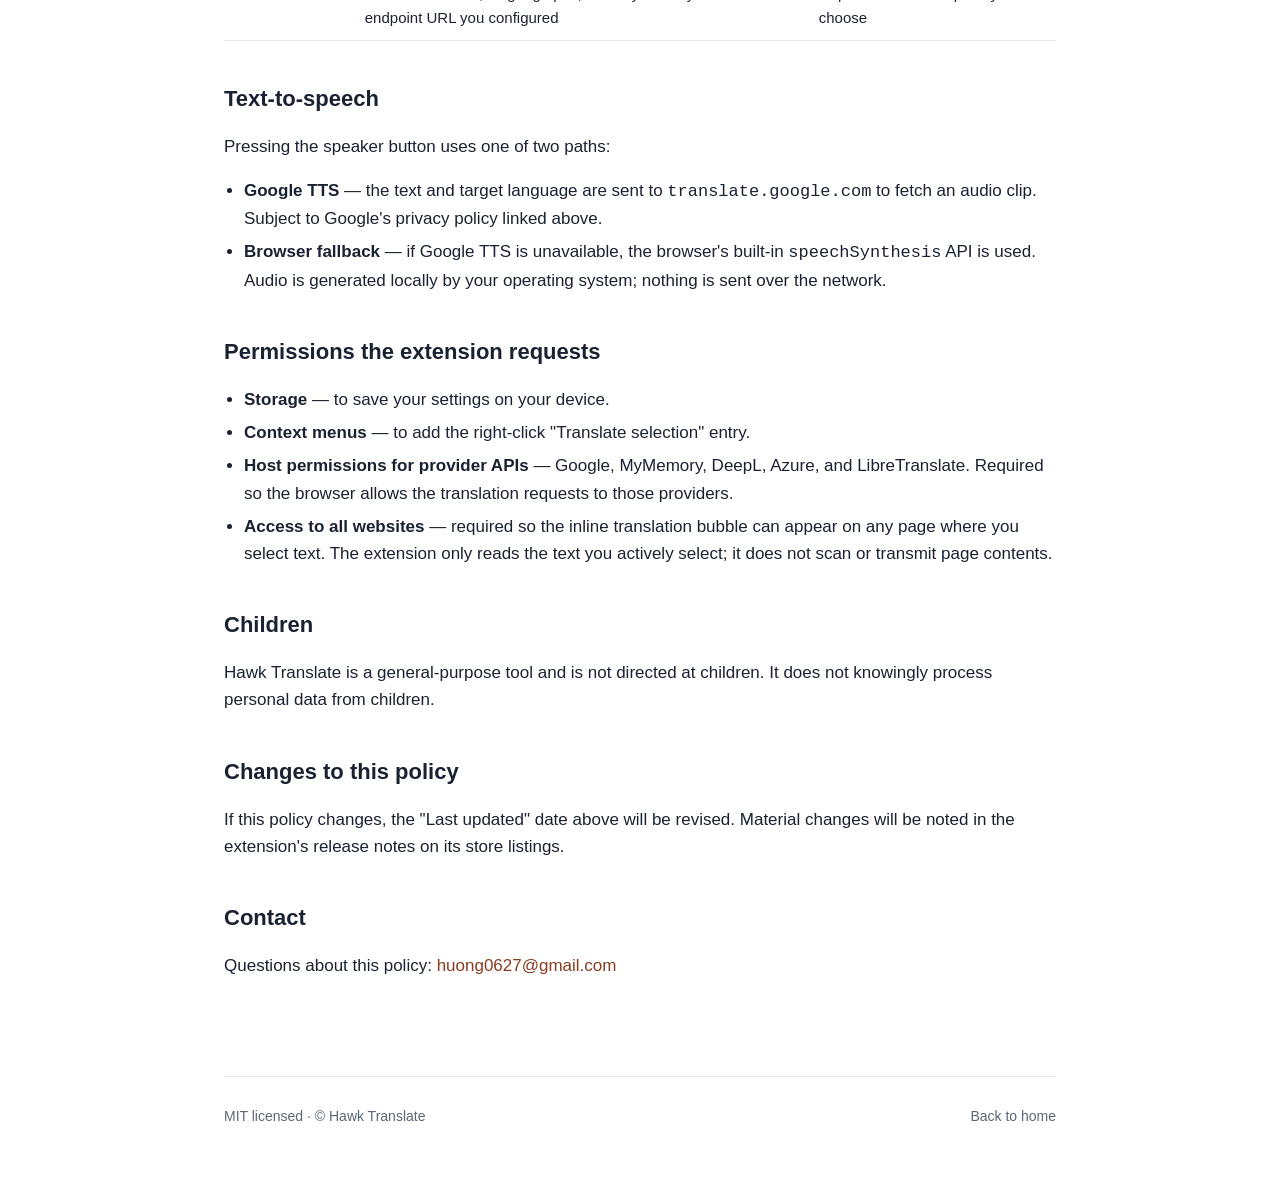
==== commit 797d8c2b: "Update privacy" ====
--- a/privacy.html
+++ b/privacy.html
@@ -22,7 +22,7 @@
 
     <article class="page">
       <h1>Privacy Policy</h1>
-      <p class="updated">Last updated: April 25, 2026</p>
+      <p class="updated">Last updated: June 14, 2026</p>
 
       <p>Hawk Translate is a browser extension that translates text you select on web pages. This page explains what data the extension touches, what it doesn't, and how the translation providers fit in.</p>
 
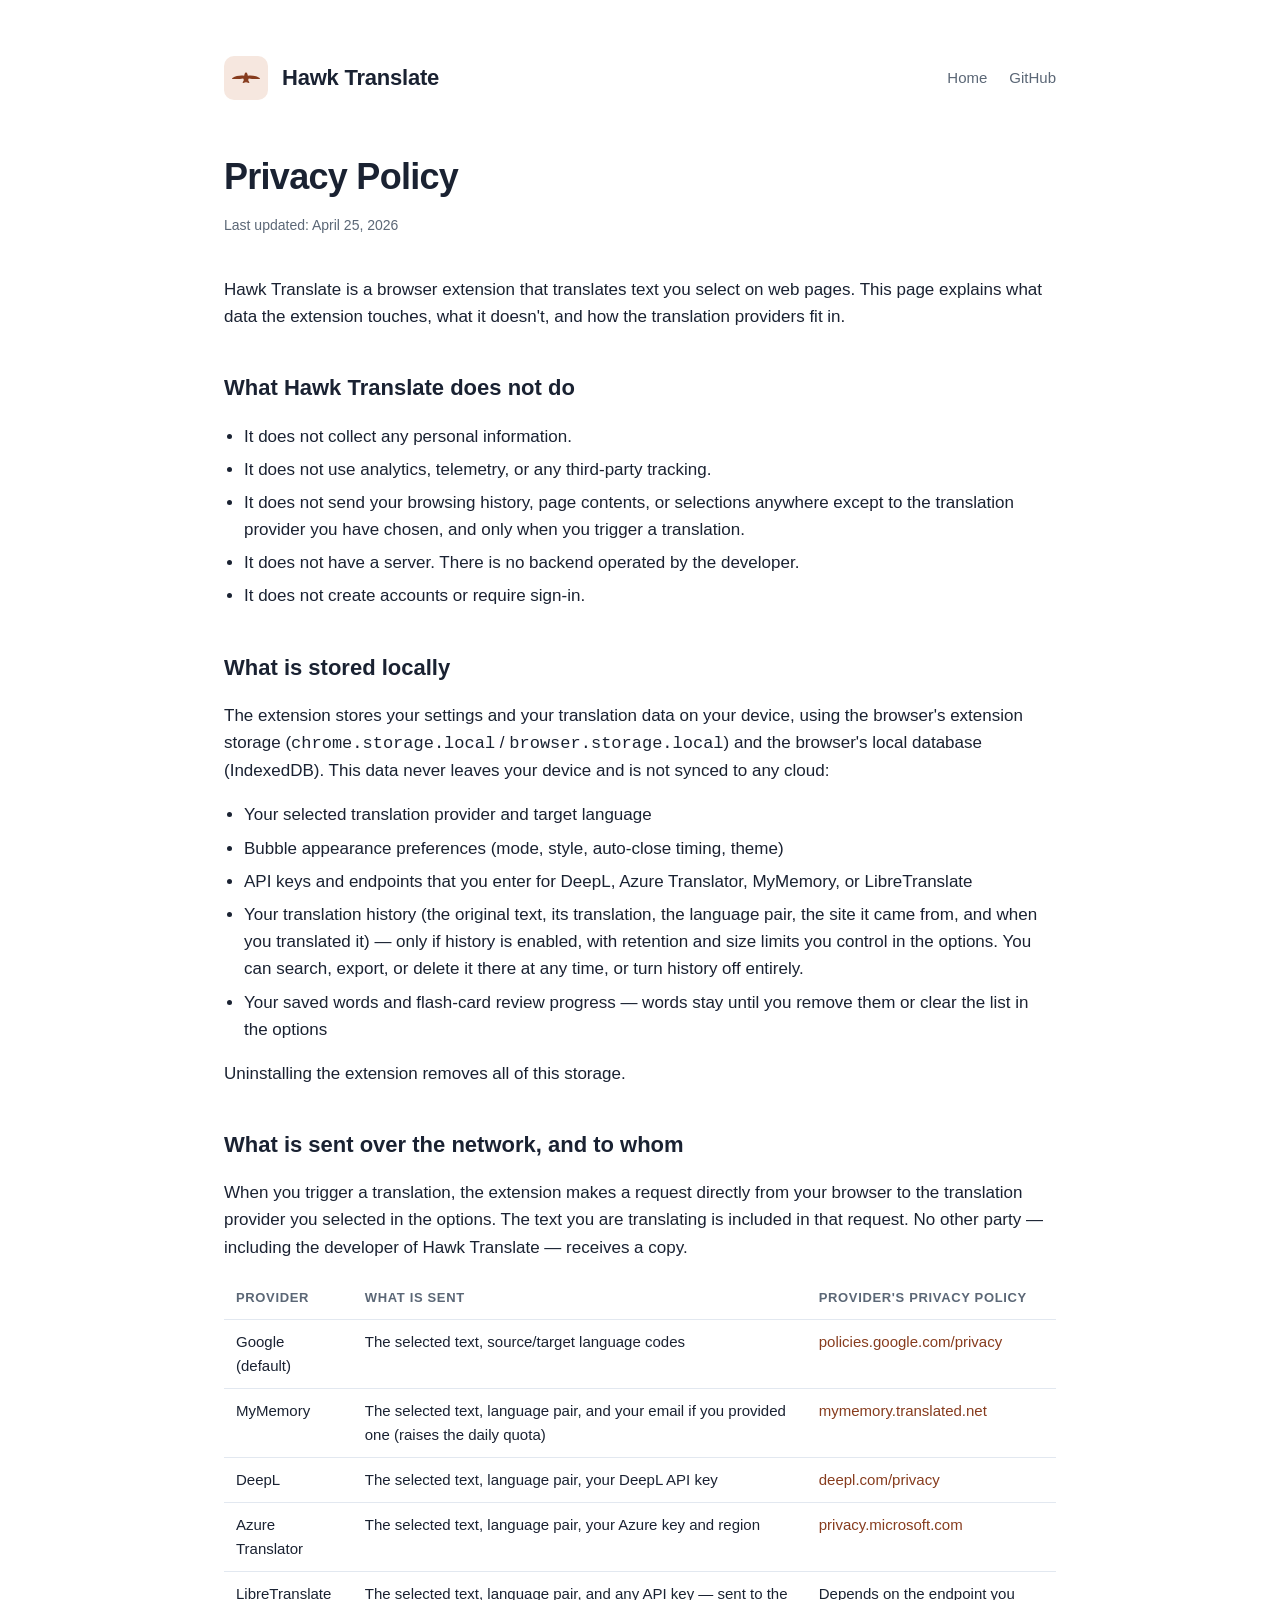
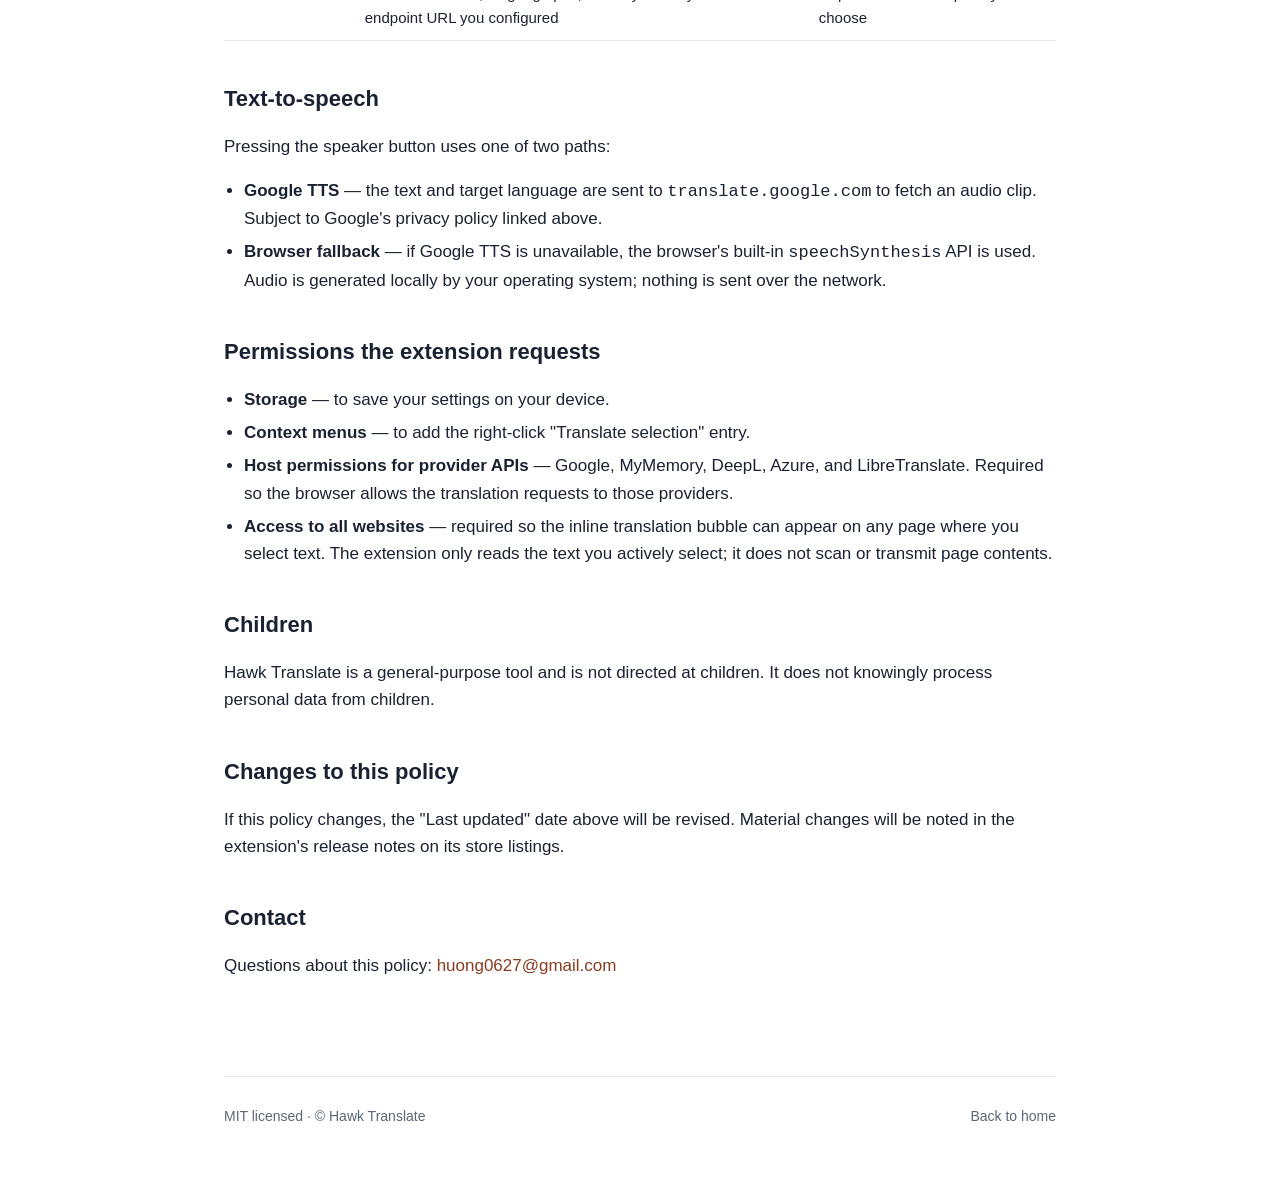
==== commit 8986ee5f: "Update new feature" ====
--- a/privacy.html
+++ b/privacy.html
@@ -16,13 +16,14 @@
       <h1>Hawk Translate</h1>
       <nav>
         <a href="index.html">Home</a>
+        <!-- TODO: replace with your repo URL -->
         <a href="https://github.com/huongat/hawk-translate" rel="noopener">GitHub</a>
       </nav>
     </header>
 
     <article class="page">
       <h1>Privacy Policy</h1>
-      <p class="updated">Last updated: June 14, 2026</p>
+      <p class="updated">Last updated: April 25, 2026</p>
 
       <p>Hawk Translate is a browser extension that translates text you select on web pages. This page explains what data the extension touches, what it doesn't, and how the translation providers fit in.</p>
 
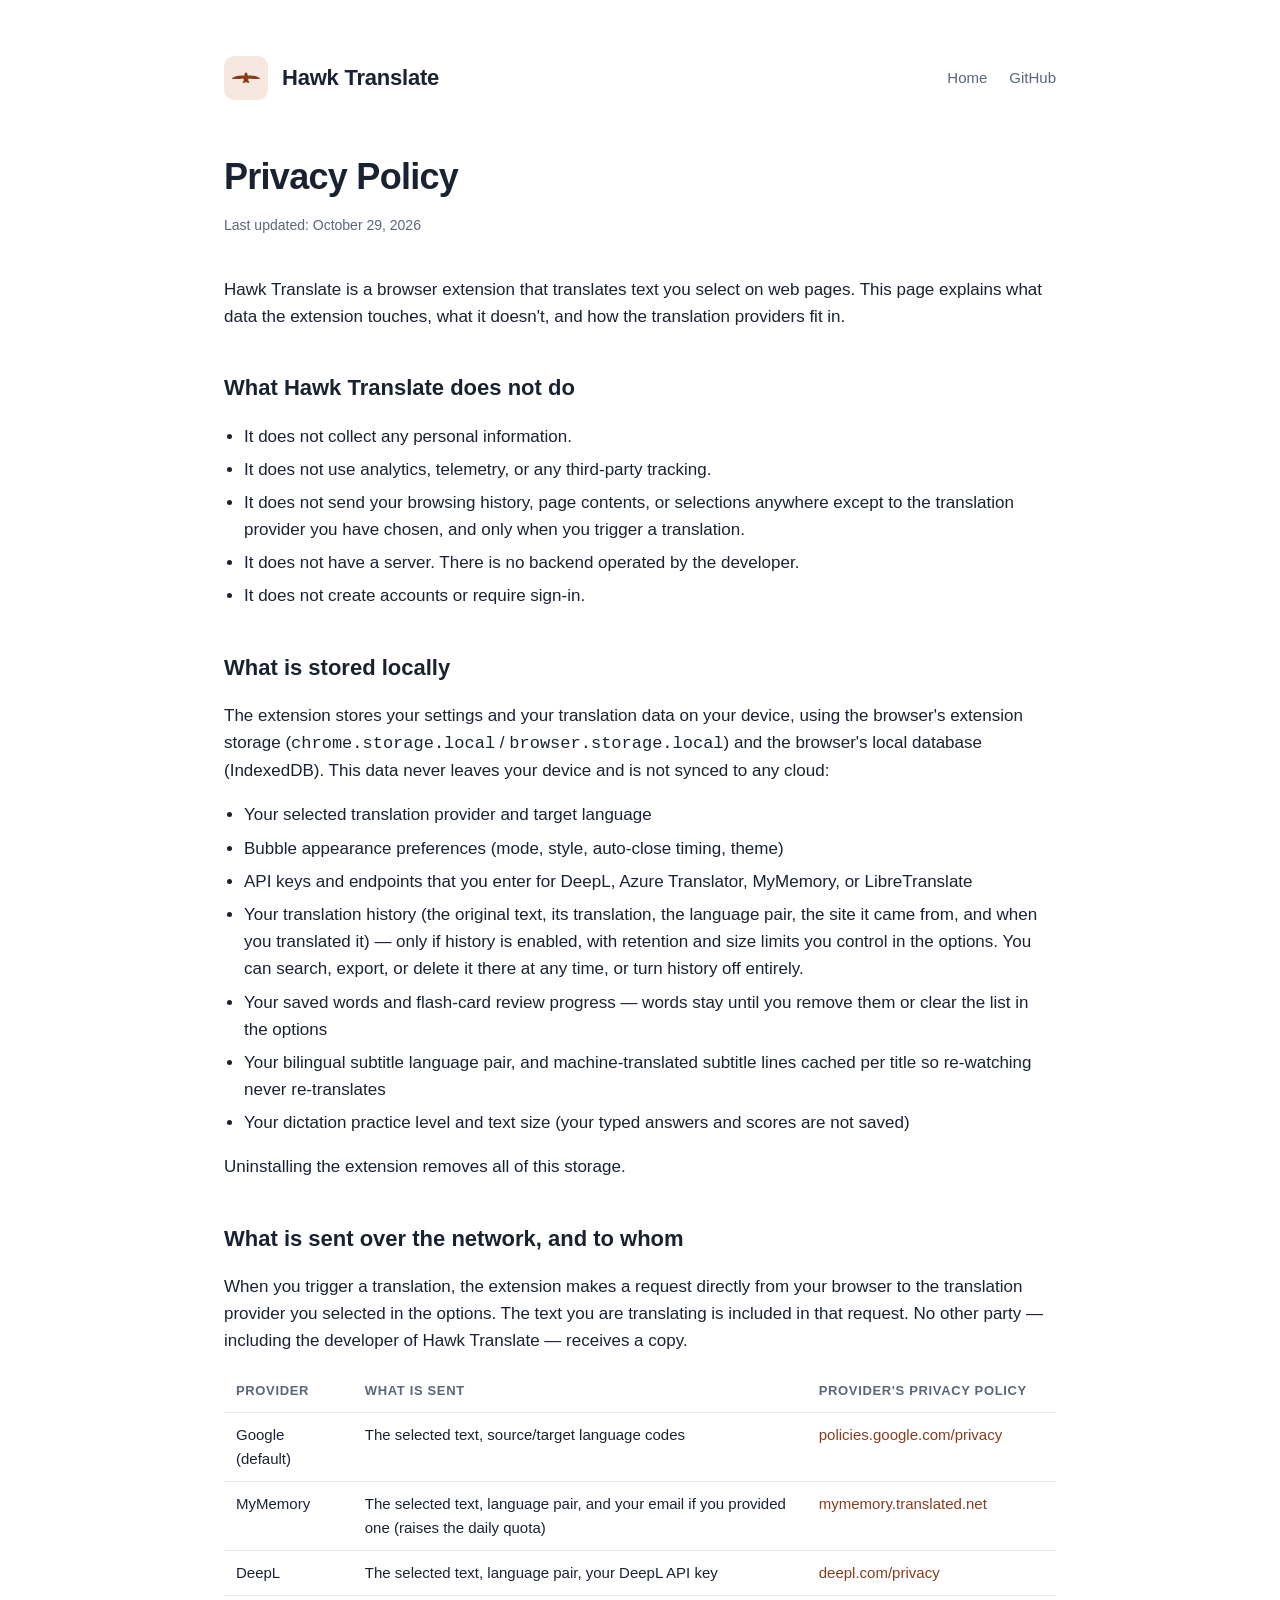
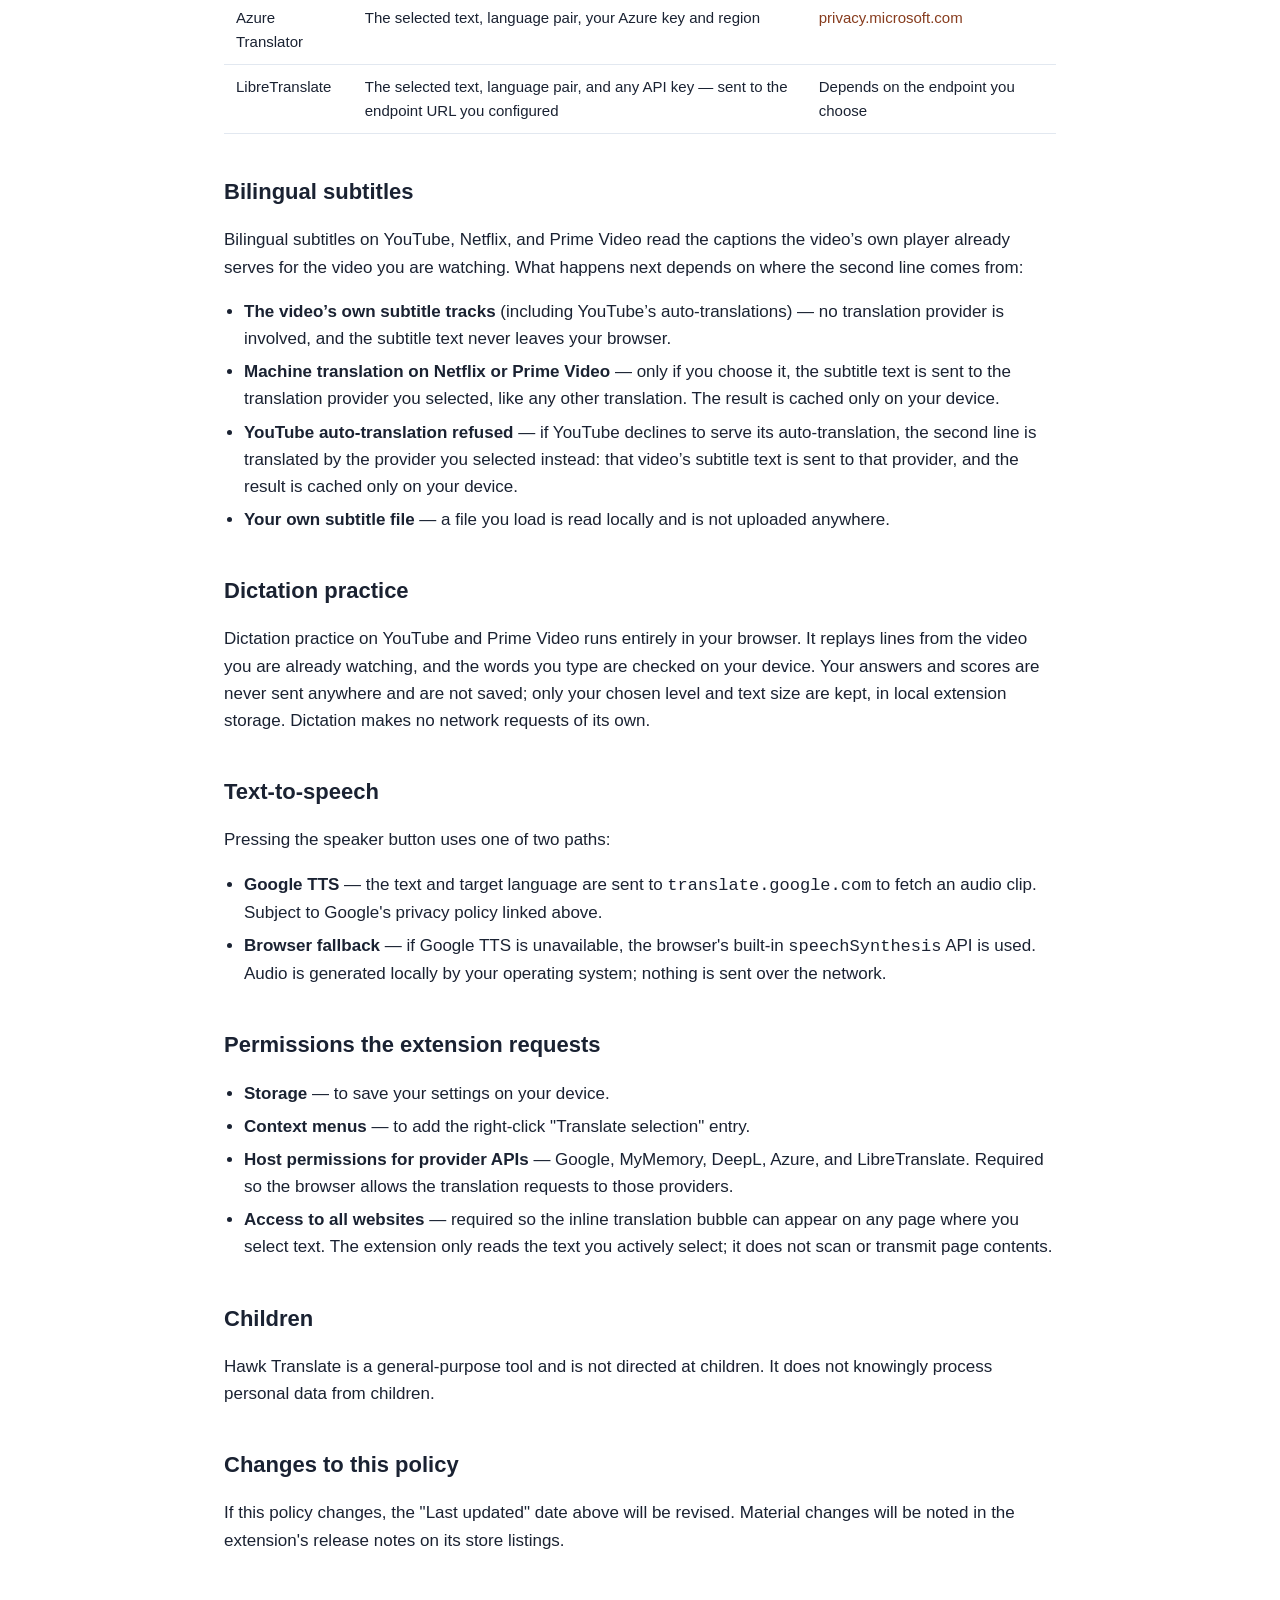
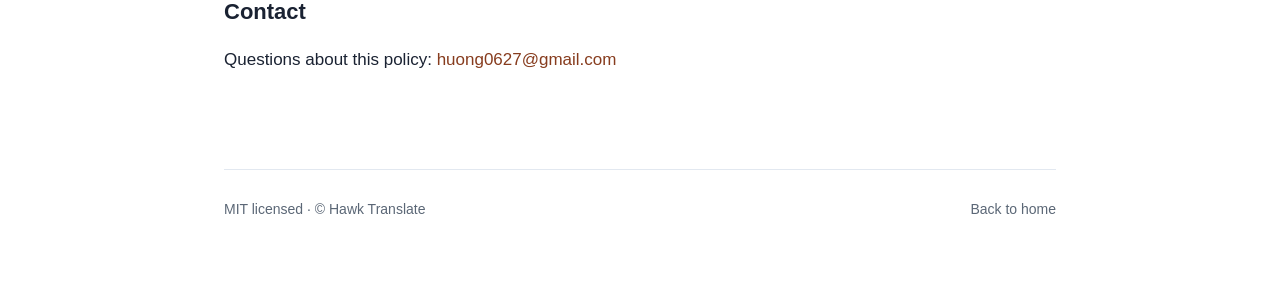
==== commit 6cee64dc: "Promote dictation practice; serve the update from the site root The previous commit copied the pages" ====
--- a/privacy.html
+++ b/privacy.html
@@ -23,7 +23,7 @@
 
     <article class="page">
       <h1>Privacy Policy</h1>
-      <p class="updated">Last updated: April 25, 2026</p>
+      <p class="updated">Last updated: October 29, 2026</p>
 
       <p>Hawk Translate is a browser extension that translates text you select on web pages. This page explains what data the extension touches, what it doesn't, and how the translation providers fit in.</p>
 
@@ -44,6 +44,8 @@
         <li>API keys and endpoints that you enter for DeepL, Azure Translator, MyMemory, or LibreTranslate</li>
         <li>Your translation history (the original text, its translation, the language pair, the site it came from, and when you translated it) &mdash; only if history is enabled, with retention and size limits you control in the options. You can search, export, or delete it there at any time, or turn history off entirely.</li>
         <li>Your saved words and flash-card review progress &mdash; words stay until you remove them or clear the list in the options</li>
+        <li>Your bilingual subtitle language pair, and machine-translated subtitle lines cached per title so re-watching never re-translates</li>
+        <li>Your dictation practice level and text size (your typed answers and scores are not saved)</li>
       </ul>
       <p>Uninstalling the extension removes all of this storage.</p>
 
@@ -87,6 +89,18 @@
         </tbody>
       </table>
 
+      <h2>Bilingual subtitles</h2>
+      <p>Bilingual subtitles on YouTube, Netflix, and Prime Video read the captions the video&rsquo;s own player already serves for the video you are watching. What happens next depends on where the second line comes from:</p>
+      <ul>
+        <li><strong>The video&rsquo;s own subtitle tracks</strong> (including YouTube&rsquo;s auto-translations) &mdash; no translation provider is involved, and the subtitle text never leaves your browser.</li>
+        <li><strong>Machine translation on Netflix or Prime Video</strong> &mdash; only if you choose it, the subtitle text is sent to the translation provider you selected, like any other translation. The result is cached only on your device.</li>
+        <li><strong>YouTube auto-translation refused</strong> &mdash; if YouTube declines to serve its auto-translation, the second line is translated by the provider you selected instead: that video&rsquo;s subtitle text is sent to that provider, and the result is cached only on your device.</li>
+        <li><strong>Your own subtitle file</strong> &mdash; a file you load is read locally and is not uploaded anywhere.</li>
+      </ul>
+
+      <h2>Dictation practice</h2>
+      <p>Dictation practice on YouTube and Prime Video runs entirely in your browser. It replays lines from the video you are already watching, and the words you type are checked on your device. Your answers and scores are never sent anywhere and are not saved; only your chosen level and text size are kept, in local extension storage. Dictation makes no network requests of its own.</p>
+
       <h2>Text-to-speech</h2>
       <p>Pressing the speaker button uses one of two paths:</p>
       <ul>
